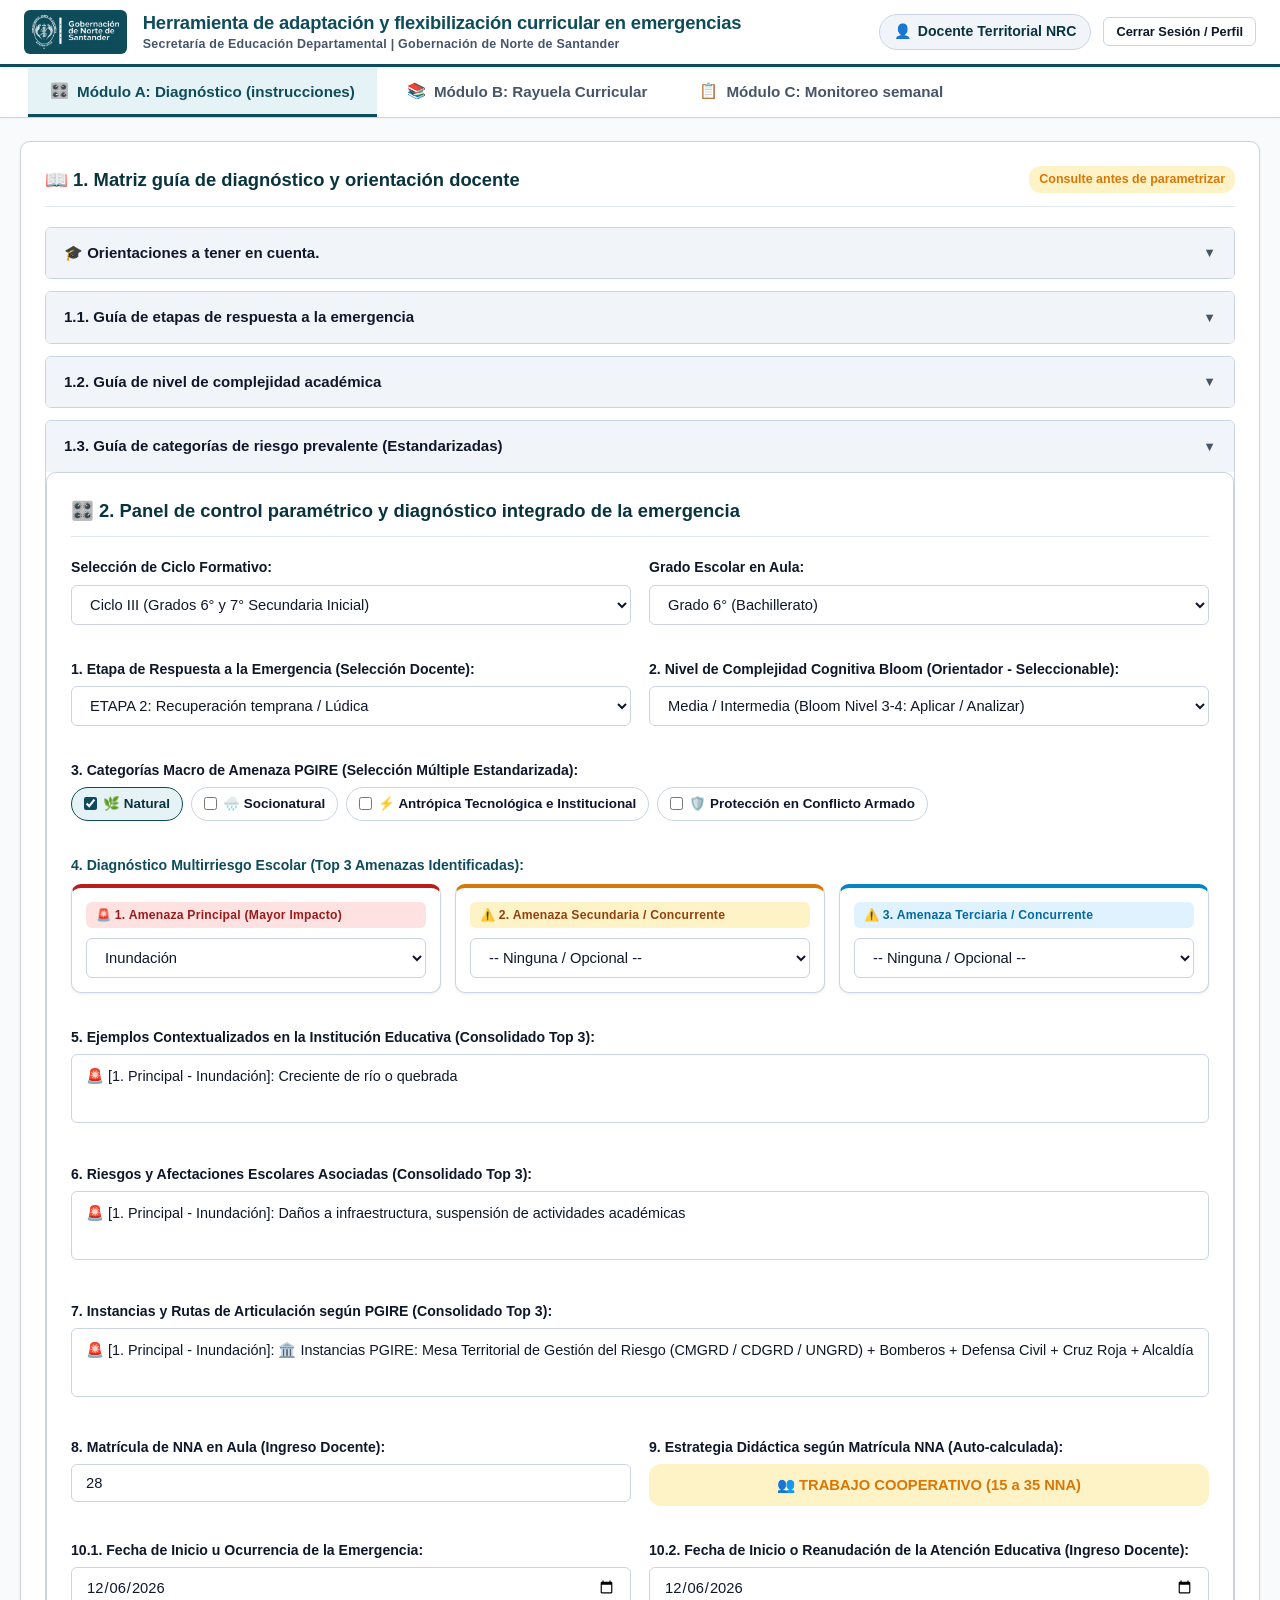
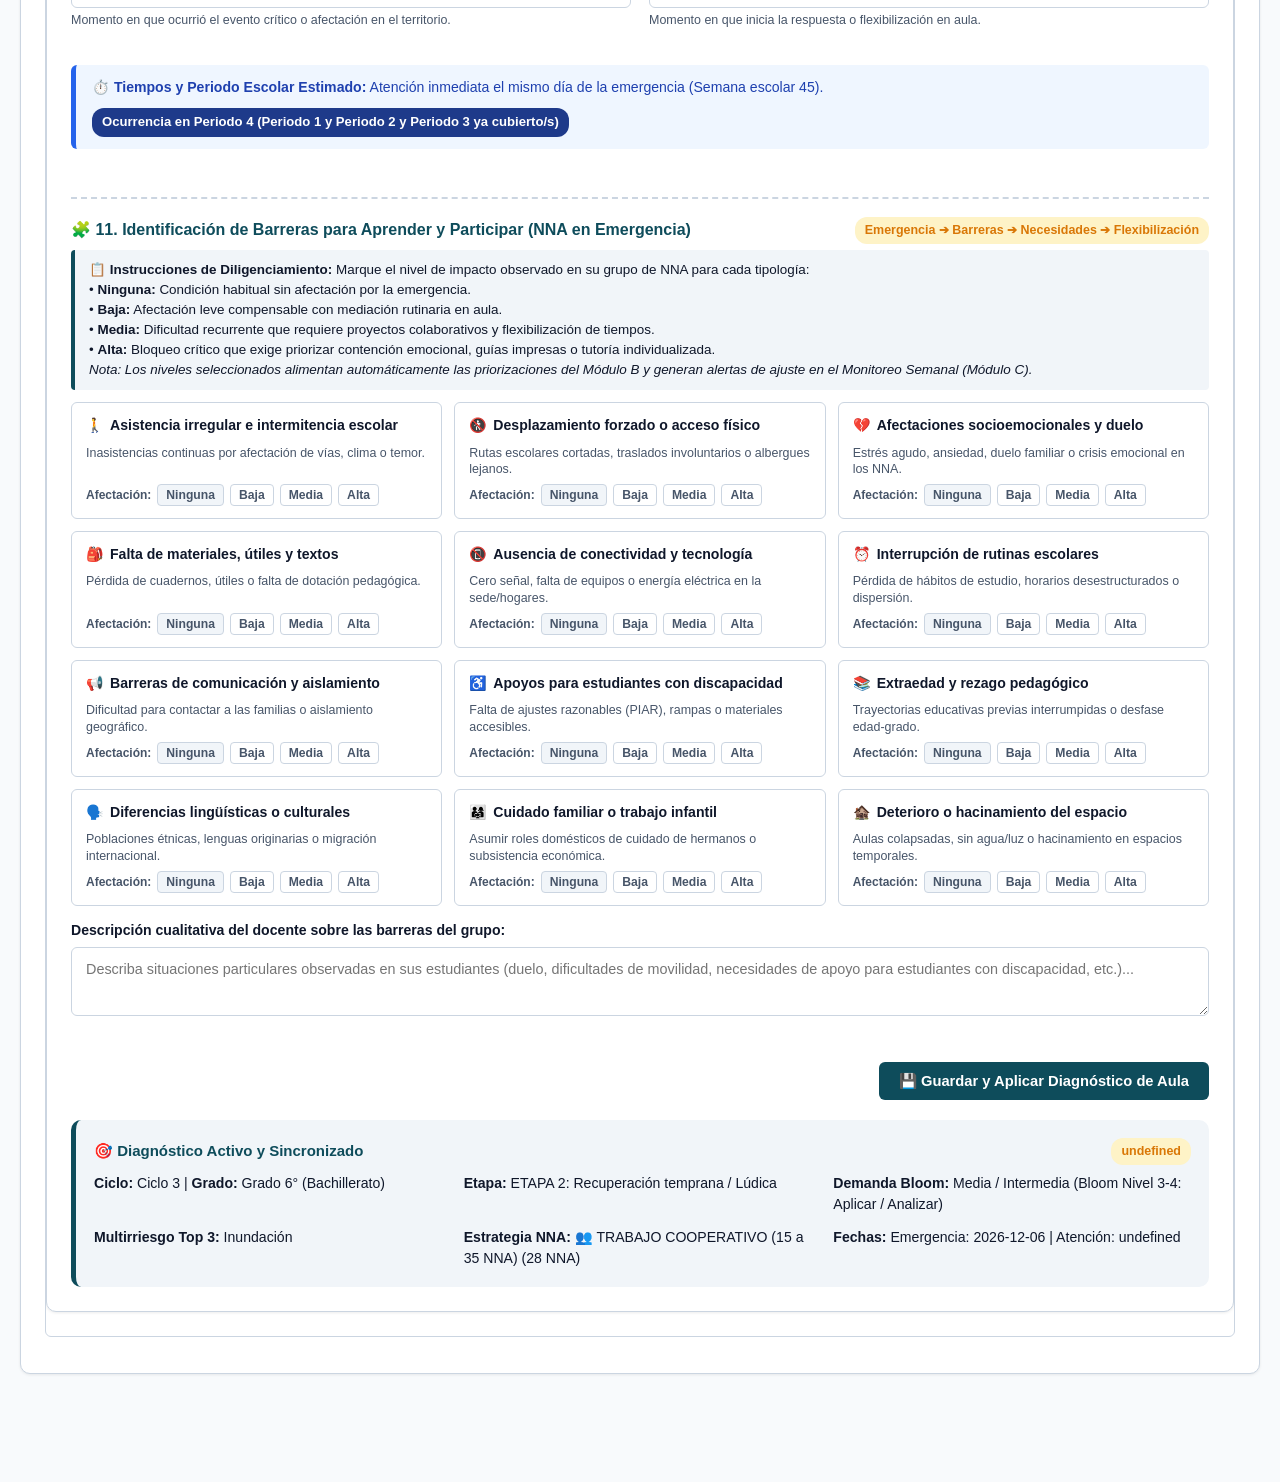
==== index.html @ c6ce08ab "fix(modulo-c): ajuste de fechas a calendario oficial MEN (cierre al 10 dic) y segregacion visual en " ====
<!DOCTYPE html>
<html lang="es">
<head>
  <meta charset="UTF-8">
  <meta name="viewport" content="width=device-width, initial-scale=1.0">
  <title>Herramienta de adaptación y flexibilización curricular en emergencias</title>
  
  <!-- Estilos Visuales Elite Swiss-Fine -->
  <link rel="stylesheet" href="css/variables.css?v=17">
  <link rel="stylesheet" href="css/components.css?v=17">
  <link rel="stylesheet" href="css/print.css?v=17">
</head>
<body>

  <!-- Barra Superior de Navegación y Perfil -->
  <header class="header-bar">
    <div class="brand-section">
      <div class="brand-logos">
        <div class="brand-icon-edu-container" title="Sector Educación">
          <img src="assets/logo_icono_educacion.png" alt="Icono Educación" class="brand-icon-edu">
        </div>
      </div>
      <div class="brand-titles-wrapper">
        <h1 class="brand-title">Herramienta de adaptación y flexibilización curricular en emergencias</h1>
        <span class="brand-subtitle-gov">Secretaría de Educación Departamental | Gobernación de Norte de Santander</span>
      </div>
    </div>



    <div class="user-status-bar">
      <div id="user-profile-badge" class="user-badge" onclick="window.openAuthModal ? window.openAuthModal() : (document.getElementById('modal-auth').style.display='flex');" title="Haga clic para cambiar de usuario o registrarse" style="cursor: pointer;">
        <span>👤</span>
        <span id="user-display-name">Docente Territorial</span>
      </div>
      <button id="btn-logout" class="btn-elite btn-outline" onclick="window.handleLogout ? window.handleLogout() : (document.getElementById('modal-auth').style.display='flex');" style="padding: 6px 12px; font-size: 0.8rem; cursor: pointer;">Cerrar Sesión / Perfil</button>
    </div>
  </header>

  <!-- Pestañas de Módulos (Sticky) -->
  <nav class="nav-tabs-container no-print" style="position: sticky; top: 68px; z-index: 90;">
    <button id="tab-diagnostico" class="nav-tab active" onclick="window.switchTab('tab-diagnostico');">
      <span>🎛️</span> Módulo A: Diagnóstico (instrucciones)
    </button>
    <button id="tab-rayuela" class="nav-tab" onclick="window.switchTab('tab-rayuela');">
      <span>📚</span> Módulo B: Rayuela Curricular
    </button>
    <button id="tab-monitoreo" class="nav-tab" onclick="window.switchTab('tab-monitoreo');">
      <span>📋</span> Módulo C: Monitoreo semanal
    </button>
  </nav>

  <!-- Contenedor Principal -->
  <main class="main-container">

    <!-- ========================================== -->
    <!-- SECCIÓN MÓDULO A: DIAGNÓSTICO & CONTROL   -->
    <!-- ========================================== -->
    <section id="section-diagnostico">
      
      <!-- 1. Inducción y Guías Pedagógicas Previas -->
      <div class="card-elite">
        <div class="card-header">
          <h2 class="card-title">📖 1. Matriz guía de diagnóstico y orientación docente</h2>
          <span class="badge-pill badge-etapa2">Consulte antes de parametrizar</span>
        </div>

        <!-- Orientaciones a tener en cuenta -->
        <div class="accordion-item">
          <div class="accordion-header">
            <span>🎓 Orientaciones a tener en cuenta.</span>
            <span class="chevron">▼</span>
          </div>
          <div class="accordion-body" style="font-size: 0.9rem; line-height: 1.65;">
            <p style="margin-bottom: 8px;"><strong>1. ¿QUÉ ES?:</strong> Una herramienta interactiva de flexibilización curricular para responder a emergencias educativas de forma contextualizada.</p>
            <p style="margin-bottom: 8px;"><strong>2. ¿PARA QUÉ SIRVE?:</strong> Para priorizar aprendizajes esenciales según los Estándares Básicos de Competencias (EBC) y los Derechos Básicos de Aprendizaje (DBA), integrar protección transversal en <strong>Agua, Saneamiento e Higiene (WASH)</strong> y <strong>Educación en el Riesgo de Artefactos Explosivos (ERAE – MAP/MUSE/AEI)</strong>, y garantizar validez legal dentro del Sistema Institucional de Evaluación de los Estudiantes (SIEE) ante la Secretaría de Educación Departamental / Entidad Territorial Certificada (ETC).</p>
            <p style="margin-bottom: 8px;"><strong>3. ¿CÓMO FUNCIONA?</strong> La herramienta se desarrolla mediante cuatro pasos:
              <br>• <strong>1. Diagnóstico:</strong> en el Módulo A, el docente registra el ciclo, grado, situación de emergencia, amenazas, afectaciones, matrícula, fecha de inicio y condiciones del aula.
              <br>• <strong>2. Orientación y priorización:</strong> con base en el diagnóstico, la herramienta recomienda una etapa de respuesta, un nivel de complejidad y un conjunto inicial de aprendizajes esenciales. Estas recomendaciones deben ser revisadas y ajustadas por el docente.
              <br>• <strong>3. Selección curricular:</strong> en el Módulo B, el docente consulta la Rayuela Curricular, identifica los aprendizajes ya abordados y selecciona los aprendizajes pendientes que integrará en su planificación.
              <br>• <strong>4. Implementación y seguimiento:</strong> en el Módulo C, los aprendizajes seleccionados se organizan en el tiempo y se monitorean semanalmente, registrando avances, dificultades, evidencias y ajustes.
            </p>
            <p style="margin-bottom: 0;"><strong>4. ¿QUÉ COMPONE LA HERRAMIENTA?</strong>
              <br>• <strong>Módulo A. Diagnóstico y orientación:</strong> recoge la información del contexto educativo y genera recomendaciones iniciales.
              <br>• <strong>Módulo B. Rayuela Curricular:</strong> presenta los aprendizajes esenciales, permite identificar los ya abordados y facilita seleccionar los que serán priorizados.
              <br>• <strong>Módulo C. Monitoreo semanal:</strong> organiza los aprendizajes seleccionados y permite registrar avances, evidencias, dificultades y ajustes.
              <br><em>Debe explicarse claramente que los tres módulos están conectados: la información del diagnóstico alimenta la Rayuela Curricular y la selección realizada en la Rayuela determina lo que pasa al monitoreo.</em>
            </p>
          </div>
        </div>

        <!-- 1.1. Guía de etapas de respuesta a la emergencia -->
        <div class="accordion-item">
          <div class="accordion-header">
            <span>1.1. Guía de etapas de respuesta a la emergencia</span>
            <span class="chevron">▼</span>
          </div>
          <div class="accordion-body" style="font-size: 0.88rem; line-height: 1.55;">
            <p style="margin-bottom: 12px; color: var(--text-muted);">
              📌 <em>Seleccione la etapa correspondiente según el tiempo transcurrido desde el inicio del evento y el nivel de restablecimiento de las condiciones escolares en su territorio:</em>
            </p>
            <div class="grid-3" style="gap: 16px;">
              <div style="border-left: 4px solid var(--color-etapa1); background: #fef2f2; padding: 12px; border-radius: 0 var(--radius-sm) var(--radius-sm) 0;">
                <strong style="color: #991b1b; display: block; margin-bottom: 6px; font-size: 0.92rem;">🔴 ETAPA 1: Respuesta Inmediata / Contención (Semanas 1 a 4)</strong>
                <p style="margin-bottom: 6px;"><strong>¿Cuándo elegirla?:</strong> En el momento del impacto inicial de la crisis (inundación activa, hostigamiento, confinamiento, desplazamiento forzado o albergue temporal).</p>
                <p style="margin-bottom: 6px;"><strong>Enfoque pedagógico (Normas Mínimas INEE):</strong> Contención emocional, soporte psicosocial, autocuidado, mensajes clave para la supervivencia y autoprotección (Agua, Saneamiento e Higiene WASH y Educación en el Riesgo de Artefactos Explosivos ERAE). Las ciencias básicas formales se abordan en una segunda fase.</p>
                <p style="margin-bottom: 0; color: #7f1d1d;"><strong>Complejidad requerida:</strong> <em>Baja / Esencial (Bloom 1-2)</em>. No sobrecargar académicamente.</p>
              </div>
              
              <div style="border-left: 4px solid var(--color-etapa2); background: #fffbeb; padding: 12px; border-radius: 0 var(--radius-sm) var(--radius-sm) 0;">
                <strong style="color: #92400e; display: block; margin-bottom: 6px; font-size: 0.92rem;">🟡 ETAPA 2: Recuperación Temprana / Nivelación (Semanas 6 a 25)</strong>
                <p style="margin-bottom: 6px;"><strong>¿Cuándo elegirla?:</strong> Cuando la fase crítica ha cesado y se abren espacios temporales de aprendizaje, aulas comunitarias o retorno escalonado a la escuela.</p>
                <p style="margin-bottom: 6px;"><strong>Enfoque pedagógico:</strong> Reconstrucción de hábitos y rutinas escolares mediante proyectos integrados, arte, lúdica, nivelación de aprendizajes nucleares en ciencias básicas y trabajo cooperativo.</p>
                <p style="margin-bottom: 0; color: #78350f;"><strong>Complejidad requerida:</strong> <em>Media / Intermedia (Bloom 3-4)</em>. Proyectos situados.</p>
              </div>

              <div style="border-left: 4px solid var(--color-etapa3); background: #f0fdf4; padding: 12px; border-radius: 0 var(--radius-sm) var(--radius-sm) 0;">
                <strong style="color: #166534; display: block; margin-bottom: 6px; font-size: 0.92rem;">🟢 ETAPA 3: Educación Formal Adaptada (Más de 25 semanas)</strong>
                <p style="margin-bottom: 6px;"><strong>¿Cuándo elegirla?:</strong> Cuando la institución educativa reanuda plenamente su calendario regular en sede propia o reubicada formalmente.</p>
                <p style="margin-bottom: 6px;"><strong>Enfoque pedagógico:</strong> Progresión curricular completa, profundización temática, formulación de proyectos comunitarios de mitigación y acreditación formal en el SIEE.</p>
                <p style="margin-bottom: 0; color: #14532d;"><strong>Complejidad requerida:</strong> <em>Alta / Profundización (Bloom 5-6)</em>. Pensamiento crítico y evaluación.</p>
              </div>
            </div>
          </div>
        </div>

        <!-- 1.2. Guía de nivel de complejidad académica -->
        <div class="accordion-item">
          <div class="accordion-header">
            <span>1.2. Guía de nivel de complejidad académica</span>
            <span class="chevron">▼</span>
          </div>
          <div class="accordion-body" style="font-size: 0.88rem; line-height: 1.6;">
            <div style="background: var(--surface-hover); padding: 12px 16px; border-radius: var(--radius-sm); margin-bottom: 14px; border-left: 4px solid var(--primary);">
              <strong style="color: var(--primary); font-size: 0.92rem;">💡 Principio de Compensación Humanitaria en Educación:</strong>
              <p style="margin-top: 4px; margin-bottom: 0;">
                En una situación de emergencia, el estrés agudo, la pérdida material y el impacto emocional reducen temporalmente la capacidad de procesamiento abstracto de los estudiantes. Por ello, <strong>a mayor afectación de la crisis, menor debe ser la complejidad cognitiva inicial</strong> para garantizar el éxito del aprendizaje, proteger la salud mental y prevenir la deserción escolar.
              </p>
            </div>

            <p style="margin-bottom: 8px;"><strong>¿Qué es la Taxonomía de Bloom y cómo orienta?:</strong></p>
            <p style="margin-bottom: 12px;">
              La Taxonomía de Bloom organiza los procesos de pensamiento en 6 niveles progresivos: 
              <em>1. Recordar</em> (evocar conceptos) ➔ <em>2. Comprender</em> (explicar ideas) ➔ <em>3. Aplicar</em> (usar en situaciones reales) ➔ <em>4. Analizar</em> (examinar partes y causas) ➔ <em>5. Evaluar</em> (emitir juicios críticos) ➔ <em>6. Crear</em> (producir nuevas soluciones). La complejidad debe orientar la priorización sin determinarla automáticamente; el docente siempre puede ajustarla según el contexto.
            </p>

            <p style="margin-bottom: 8px;"><strong>Recomendación pedagógica según Etapa:</strong></p>
            <div class="grid-3" style="gap: 14px;">
              <div style="background: #ffffff; border: 1px solid var(--border-medium); padding: 12px; border-radius: var(--radius-sm);">
                <strong style="color: #991b1b;">🔴 En Etapa 1 ➔ Complejidad BAJA (Bloom 1-2)</strong>
                <p style="margin-top: 6px; margin-bottom: 4px; font-size: 0.84rem;"><strong>Procesos:</strong> <em>Recordar y Comprender</em>.</p>
                <p style="margin-bottom: 0; font-size: 0.84rem; color: var(--text-muted);"><strong>Ejemplos en aula:</strong> Reconocer lugares seguros, identificar emociones inmediatas, recordar normas de higiene WASH y rutas seguras ERAE.</p>
              </div>

              <div style="background: #ffffff; border: 1px solid var(--border-medium); padding: 12px; border-radius: var(--radius-sm);">
                <strong style="color: #92400e;">🟡 En Etapa 2 ➔ Complejidad MEDIA (Bloom 3-4)</strong>
                <p style="margin-top: 6px; margin-bottom: 4px; font-size: 0.84rem;"><strong>Procesos:</strong> <em>Aplicar y Analizar</em>.</p>
                <p style="margin-bottom: 0; font-size: 0.84rem; color: var(--text-muted);"><strong>Ejemplos en aula:</strong> Aplicar operaciones matemáticas para administrar recursos, clasificar causas de inundaciones y relacionar relatos comunitarios.</p>
              </div>

              <div style="background: #ffffff; border: 1px solid var(--border-medium); padding: 12px; border-radius: var(--radius-sm);">
                <strong style="color: #166534;">🟢 En Etapa 3 ➔ Complejidad ALTA (Bloom 5-6)</strong>
                <p style="margin-top: 6px; margin-bottom: 4px; font-size: 0.84rem;"><strong>Procesos:</strong> <em>Evaluar y Crear</em>.</p>
                <p style="margin-bottom: 0; font-size: 0.84rem; color: var(--text-muted);"><strong>Ejemplos en aula:</strong> Evaluar planes de evacuación de la escuela, formular proyectos comunitarios de resiliencia y elaborar ensayos sobre memoria y paz.</p>
              </div>
            </div>
          </div>
        </div>

        <!-- 1.3. Guía de categorías de riesgo prevalente -->
        <div class="accordion-item">
          <div class="accordion-header">
            <span>1.3. Guía de categorías de riesgo prevalente (Estandarizadas)</span>
            <span class="chevron">▼</span>
          </div>
          <div class="accordion-body" style="font-size: 0.88rem; line-height: 1.6;">
            <p style="margin-bottom: 10px;">
              <strong>Marco Normativo y Directrices Nacionales:</strong> Clasificación fundamentada en la Política Nacional de Gestión del Riesgo de Desastres (<em>Ley 1523 de 2012</em>), las directrices de Gestión Integral del Riesgo Escolar del Ministerio de Educación Nacional (<em>Resolución MEN 6519 de 2025</em> y <em>Circular MEN 19 de 2022</em>) y los protocolos de continuidad educativa en emergencia.
            </p>

            <p style="margin-bottom: 8px;"><strong>Las 4 Categorías Estandarizadas de Amenaza:</strong></p>
            <div style="display: flex; flex-direction: column; gap: 8px; margin-bottom: 14px;">
              <div style="background: var(--surface-hover); padding: 10px 14px; border-radius: var(--radius-sm);">
                <strong>🌿 1. Natural:</strong> Fenómenos de origen geológico o hidrometeorológico (sismos, inundaciones, desbordamientos de ríos, vendavales, erupciones volcánicas, granizadas).
              </div>
              <div style="background: var(--surface-hover); padding: 10px 14px; border-radius: var(--radius-sm);">
                <strong>🌧️ 2. Socionatural:</strong> Fenómenos provocados por la interacción entre eventos naturales y la intervención humana (deslizamientos por deforestación, socavación de laderas, escasez hídrica por contaminación de fuentes, avalanchas).
              </div>
              <div style="background: var(--surface-hover); padding: 10px 14px; border-radius: var(--radius-sm);">
                <strong>⚡ 3. Antrópica Tecnológica e Institucional:</strong> Eventos derivados de fallas técnicas o locativas en la escuela (incendios estructurales, colapso de muros, accidentes de tránsito escolar, fugas de gas, brotes epidemiológicos o fallas en servicios de agua y saneamiento).
              </div>
              <div style="background: var(--surface-hover); padding: 10px 14px; border-radius: var(--radius-sm);">
                <strong>🛡️ 4. Protección de la comunidad educativa en contextos de conflicto armado:</strong> Eventos derivados de dinámicas de violencia armada y vulneración de derechos en el marco del DIH (presencia de grupos armados, artefactos explosivos ERAE – MAP/MUSE/AEI, hostigamientos, reclutamiento forzado de NNA, violencia basada en género, confinamiento o desplazamiento forzado).
              </div>
            </div>

        <!-- 1.4. Guía para la identificación y flexibilización ante barreras de aprendizaje (BAP) -->
        <div class="accordion-item">
          <div class="accordion-header">
            <span>1.4. Guía para la identificación y flexibilización ante barreras de aprendizaje (BAP)</span>
            <span class="chevron">▼</span>
          </div>
          <div class="accordion-body" style="font-size: 0.88rem; line-height: 1.6;">
            <p style="margin-bottom: 10px;">
              <strong>Marco Técnico y Pedagógico:</strong> En situaciones de emergencia, las barreras no residen intrínsecamente en el estudiante, sino en las condiciones del entorno escolar, comunitario y familiar derivadas de la crisis (<em>Decreto 1421 de 2017, Diseño Universal para el Aprendizaje DUA y Normas Mínimas INEE</em>).
            </p>

            <p style="margin-bottom: 8px;"><strong>¿Cómo diligenciar la Matriz de Barreras?:</strong></p>
            <div style="display: flex; flex-direction: column; gap: 8px; margin-bottom: 14px;">
              <div style="background: var(--surface-hover); padding: 10px 14px; border-radius: var(--radius-sm);">
                <strong>⚪ Ninguna:</strong> No se evidencian impactos que impidan el desarrollo ordinario en esta dimensión.
              </div>
              <div style="background: #fefce8; padding: 10px 14px; border-radius: var(--radius-sm); border-left: 3px solid #eab308;">
                <strong>🟡 Baja:</strong> Intermitencia esporádica o afectación leve que se compensa con ajustes puntuales del docente en clase.
              </div>
              <div style="background: #fff7ed; padding: 10px 14px; border-radius: var(--radius-sm); border-left: 3px solid #f97316;">
                <strong>🟠 Media:</strong> Afectación significativa en varios estudiantes (duelo, pérdida parcial de materiales o dificultades de acceso) que requiere flexibilización metodológica y trabajo colaborativo.
              </div>
              <div style="background: #fef2f2; padding: 10px 14px; border-radius: var(--radius-sm); border-left: 3px solid #ef4444;">
                <strong>🔴 Alta:</strong> Obstáculo crítico y generalizado (cero conectividad, desplazamiento activo, trauma psicosocial severo o destrucción de la sede). Exige priorizar contención socioemocional, tutoría focalizada y módulos impresos de autoaprendizaje.
              </div>
            </div>

            <p style="margin-bottom: 0; color: var(--primary); font-weight: 600;">
              🔗 <strong>Articulación Relacional con Módulos B y C:</strong> Al marcar barreras en nivel <em>Medio o Alto</em>, la herramienta prioriza automáticamente en la <strong>Rayuela Curricular (Módulo B)</strong> las didácticas de apoyo (habilidades socioemocionales de contención, protocolos WASH y guías autónomas sin conectividad), e integra en las tarjetas del <strong>Monitoreo Semanal (Módulo C)</strong> alertas pedagógicas para que el docente implemente ajustes razonables sin sobrecargar al estudiante.
            </p>
          </div>
        </div>
      </div>


      <!-- 2. Panel de Control Paramétrico y Diagnóstico Integrado -->
      <div class="card-elite">
        <div class="card-header">
          <h2 class="card-title">🎛️ 2. Panel de control paramétrico y diagnóstico integrado de la emergencia</h2>
        </div>

        <form id="form-diagnostico">
          <div class="grid-2">
            
            <div class="form-group">
              <label class="form-label">Selección de Ciclo Formativo:</label>
              <select id="select-ciclo" class="select-elite">
                <option value="1">Ciclo I (Grados 1°, 2° y 3° Primaria Inicial)</option>
                <option value="2">Ciclo II (Grados 4° y 5° Primaria Superior)</option>
                <option value="3" selected>Ciclo III (Grados 6° y 7° Secundaria Inicial)</option>
                <option value="4">Ciclo IV (Grados 8° y 9° Secundaria)</option>
                <option value="5">Ciclo V (Grados 10° y 11° Media)</option>
              </select>
            </div>

            <div class="form-group">
              <label class="form-label">Grado Escolar en Aula:</label>
              <select id="select-grado" class="select-elite">
                <option value="Grado 6° (Bachillerato)">Grado 6° (Bachillerato)</option>
                <option value="Grado 7° (Bachillerato)">Grado 7° (Bachillerato)</option>
              </select>
            </div>

            <div class="form-group">
              <label class="form-label">1. Etapa de Respuesta a la Emergencia (Selección Docente):</label>
              <select id="select-etapa" class="select-elite">
                <option value="">-- Seleccione Etapa --</option>
                <option value="ETAPA 1: Respuesta inmediata / Contención">ETAPA 1: Respuesta inmediata / Contención</option>
                <option value="ETAPA 2: Recuperación temprana / Lúdica" selected>ETAPA 2: Recuperación temprana / Lúdica</option>
                <option value="ETAPA 3: Educación formal adaptada / Retorno">ETAPA 3: Educación formal adaptada / Retorno</option>
              </select>
            </div>

            <div class="form-group">
              <label class="form-label">2. Nivel de Complejidad Cognitiva Bloom (Orientador - Seleccionable):</label>
              <select id="select-bloom-ajustable" class="select-elite">
                <option value="Baja / Esencial (Bloom Nivel 1-2: Recordar / Comprender)">Baja / Esencial (Bloom Nivel 1-2: Recordar / Comprender)</option>
                <option value="Media / Intermedia (Bloom Nivel 3-4: Aplicar / Analizar)" selected>Media / Intermedia (Bloom Nivel 3-4: Aplicar / Analizar)</option>
                <option value="Alta / Profundización (Bloom Nivel 5-6: Evaluar / Crear)">Alta / Profundización (Bloom Nivel 5-6: Evaluar / Crear)</option>
              </select>
              <input type="hidden" id="input-bloom" value="Media / Intermedia (Bloom Nivel 3-4: Aplicar / Analizar)">
            </div>

            <div class="form-group" style="grid-column: span 2;">
              <label class="form-label">3. Categorías Macro de Amenaza PGIRE (Selección Múltiple Estandarizada):</label>
              <div class="category-chips-container">
                <label class="category-chip active">
                  <input type="checkbox" class="category-chip-input" value="Natural" checked> 🌿 Natural
                </label>
                <label class="category-chip">
                  <input type="checkbox" class="category-chip-input" value="Socionatural"> 🌧️ Socionatural
                </label>
                <label class="category-chip">
                  <input type="checkbox" class="category-chip-input" value="Antrópica Tecnológica e Institucional"> ⚡ Antrópica Tecnológica e Institucional
                </label>
                <label class="category-chip">
                  <input type="checkbox" class="category-chip-input" value="Protección de la comunidad educativa en contextos de conflicto armado"> 🛡️ Protección en Conflicto Armado
                </label>
              </div>
            </div>

            <!-- Selección Multirriesgo Top 3 -->
            <div class="form-group" style="grid-column: span 2;">
              <label class="form-label" style="font-weight: 700; color: var(--primary);">4. Diagnóstico Multirriesgo Escolar (Top 3 Amenazas Identificadas):</label>
              <div class="threat-top3-grid">
                <div class="threat-top3-card" style="border-top: 4px solid #b91c1c;">
                  <span class="threat-top3-badge" style="background:#fee2e2; color:#991b1b;">🚨 1. Amenaza Principal (Mayor Impacto)</span>
                  <select id="select-amenaza-principal" class="select-elite">
                    <option value="">-- Seleccione Amenaza Principal --</option>
                  </select>
                </div>
                <div class="threat-top3-card" style="border-top: 4px solid #d97706;">
                  <span class="threat-top3-badge" style="background:#fef3c7; color:#92400e;">⚠️ 2. Amenaza Secundaria / Concurrente</span>
                  <select id="select-amenaza-secundaria-1" class="select-elite">
                    <option value="">-- Ninguna / Opcional --</option>
                  </select>
                </div>
                <div class="threat-top3-card" style="border-top: 4px solid #0284c7;">
                  <span class="threat-top3-badge" style="background:#e0f2fe; color:#0369a1;">⚠️ 3. Amenaza Terciaria / Concurrente</span>
                  <select id="select-amenaza-secundaria-2" class="select-elite">
                    <option value="">-- Ninguna / Opcional --</option>
                  </select>
                </div>
              </div>
              <input type="hidden" id="select-amenaza" value="Inundación">
            </div>


            <div class="form-group" style="grid-column: span 2;">
              <label class="form-label">5. Ejemplos Contextualizados en la Institución Educativa (Consolidado Top 3):</label>
              <textarea id="input-ejemplo-ie" class="textarea-elite input-readonly" rows="2" readonly></textarea>
            </div>

            <div class="form-group" style="grid-column: span 2;">
              <label class="form-label">6. Riesgos y Afectaciones Escolares Asociadas (Consolidado Top 3):</label>
              <textarea id="input-riesgos-ie" class="textarea-elite input-readonly" rows="2" readonly></textarea>
            </div>

            <div class="form-group" style="grid-column: span 2;">
              <label class="form-label">7. Instancias y Rutas de Articulación según PGIRE (Consolidado Top 3):</label>
              <textarea id="input-ruta-gire" class="textarea-elite input-readonly" rows="2" readonly></textarea>
            </div>

            <div class="form-group">
              <label class="form-label">8. Matrícula de NNA en Aula (Ingreso Docente):</label>
              <input type="number" id="input-nna" class="input-elite" value="28" min="1" max="150">
            </div>

            <div class="form-group">
              <label class="form-label">9. Estrategia Didáctica según Matrícula NNA (Auto-calculada):</label>
              <div id="label-didactica-nna" class="badge-pill badge-etapa2" style="font-size: 0.92rem; padding: 10px 14px; width: 100%; text-align: center;">
                👥 TRABAJO COOPERATIVO (15 a 35 NNA)
              </div>
            </div>

            <!-- Diferenciación de Fechas -->
            <div class="form-group">
              <label class="form-label">10.1. Fecha de Inicio u Ocurrencia de la Emergencia:</label>
              <input type="date" id="input-fecha-inicio" class="input-elite" value="2026-03-15">
              <small style="color: var(--text-muted); font-size: 0.78rem;">Momento en que ocurrió el evento crítico o afectación en el territorio.</small>
            </div>

            <div class="form-group">
              <label class="form-label">10.2. Fecha de Inicio o Reanudación de la Atención Educativa (Ingreso Docente):</label>
              <input type="date" id="input-fecha-atencion" class="input-elite" value="2026-03-22">
              <small style="color: var(--text-muted); font-size: 0.78rem;">Momento en que inicia la respuesta o flexibilización en aula.</small>
            </div>

            <div class="form-group" style="grid-column: span 2;">
              <div id="badge-desfase-periodo" class="info-banner-periodo" style="margin-bottom: 0;">
                <div>
                  <strong>⏱️ Tiempos y Periodo Escolar Estimado:</strong>
                  <span id="txt-desfase-calculado">Cálculo de desfase lectivo...</span>
                </div>
                <div id="tag-periodo-sugerido" class="badge-pill" style="background:#1e3a8a; color:white; font-size:0.82rem;">Periodo 1 en curso</div>
              </div>
            </div>

            <!-- SECCIÓN: MATRIZ DE BARRERAS DE APRENDIZAJE Y PARTICIPACIÓN -->
            <div class="form-group" style="grid-column: span 2; margin-top: 14px; border-top: 2px dashed var(--border-medium); padding-top: 18px;">
              <div style="display: flex; justify-content: space-between; align-items: center; margin-bottom: 6px;">
                <label class="form-label" style="font-size: 1rem; font-weight: 800; color: var(--primary); margin-bottom: 0;">
                  🧩 11. Identificación de Barreras para Aprender y Participar (NNA en Emergencia)
                </label>
                <span class="badge-pill badge-etapa2">Emergencia ➔ Barreras ➔ Necesidades ➔ Flexibilización</span>
              </div>
              
              <div style="background: var(--surface-hover); border-left: 4px solid var(--primary); padding: 10px 14px; border-radius: 4px; margin-bottom: 12px; font-size: 0.84rem; line-height: 1.5;">
                <strong>📋 Instrucciones de Diligenciamiento:</strong>
                Marque el nivel de impacto observado en su grupo de NNA para cada tipología:
                <br>• <strong>Ninguna:</strong> Condición habitual sin afectación por la emergencia.
                <br>• <strong>Baja:</strong> Afectación leve compensable con mediación rutinaria en aula.
                <br>• <strong>Media:</strong> Dificultad recurrente que requiere proyectos colaborativos y flexibilización de tiempos.
                <br>• <strong>Alta:</strong> Bloqueo crítico que exige priorizar contención emocional, guías impresas o tutoría individualizada.
                <br><em>Nota: Los niveles seleccionados alimentan automáticamente las priorizaciones del Módulo B y generan alertas de ajuste en el Monitoreo Semanal (Módulo C).</em>
              </div>
              
              <div id="container-barreras-aprendizaje" class="barriers-grid">
                <!-- Se inyectan dinámicamente las 12 barreras desde modulo_a.js -->
              </div>


              <div style="margin-top: 14px;">
                <label class="form-label" style="font-weight: 600;">Descripción cualitativa del docente sobre las barreras del grupo:</label>
                <textarea id="input-barreras-descripcion" class="textarea-elite" rows="2" placeholder="Describa situaciones particulares observadas en sus estudiantes (duelo, dificultades de movilidad, necesidades de apoyo para estudiantes con discapacidad, etc.)..."></textarea>
              </div>
            </div>

          </div>

          <div style="margin-top: 24px; display: flex; justify-content: flex-end; gap: 12px;">
            <button id="btn-guardar-diagnostico" class="btn-elite btn-primary">
              💾 Guardar y Aplicar Diagnóstico de Aula
            </button>
          </div>
        </form>

        <!-- Resumen de Confirmación -->
        <div id="resumen-diagnostico-card" style="margin-top: 20px; display: none;"></div>
      </div>

    </section>

    <!-- ========================================== -->
    <!-- SECCIÓN MÓDULO B: RAYUELA CURRICULAR      -->
    <!-- ========================================== -->
    <section id="section-rayuela" style="display: none;">
      <div id="modulo-b-content"></div>
    </section>

    <!-- ========================================== -->
    <!-- SECCIÓN MÓDULO C: MONITOREO SEMANAL       -->
    <!-- ========================================== -->
    <section id="section-monitoreo" style="display: none;">
      <div id="modulo-c-content"></div>
    </section>

  </main>

  <!-- Modal de Autenticación / Registro Local -->
  <div id="modal-auth" class="modal-overlay" style="display: none;">
    <div class="modal-content">
      <button id="btn-close-modal" class="modal-close-btn" onclick="document.getElementById('modal-auth').style.display='none';" title="Cerrar ventana">✕</button>
      <h2 style="color: var(--primary); font-weight: 700; margin-bottom: 6px;">🔐 Perfil Docente Local</h2>
      <p style="font-size: 0.88rem; color: var(--text-muted); margin-bottom: 18px;">
        Los datos se almacenan de forma privada y segura en su navegador (Offline-First).
      </p>

      <div class="form-group">
        <label class="form-label">Usuario:</label>
        <input type="text" id="auth-user" class="input-elite" placeholder="ej. docente_maria" value="docente_nrc">
      </div>

      <div class="form-group">
        <label class="form-label">Contraseña:</label>
        <input type="password" id="auth-pass" class="input-elite" placeholder="••••••••" value="1234">
      </div>

      <div class="form-group">
        <label class="form-label">Nombre Completo (Para reportes e impresión):</label>
        <input type="text" id="auth-name" class="input-elite" placeholder="María Pérez" value="Docente Territorial">
      </div>

      <div class="form-group">
        <label class="form-label">Institución Educativa:</label>
        <input type="text" id="auth-ie" class="input-elite" placeholder="I.E. Rural El Porvenir" value="I.E. Rural de Emergencia">
      </div>

      <div style="display: flex; gap: 10px; margin-top: 24px;">
        <button id="btn-login-submit" class="btn-elite btn-primary" onclick="var u=document.getElementById('auth-user').value.trim(),p=document.getElementById('auth-pass').value; if(!u||!p)return alert('Por favor ingrese usuario y contraseña.'); var res=AuthManager.login(u,p); if(res.success){window.closeAuthModal();var dName=document.getElementById('user-display-name');if(dName)dName.textContent=res.user.nombreCompleto||u; ModuloA.loadSavedDiagnostic(); ModuloB.renderRayuela(); ModuloC.renderMonitoreo(); alert('Bienvenido/a, '+(res.user.nombreCompleto||u));}else{alert(res.message);}" style="flex: 1; justify-content: center;">Ingresar</button>
        <button id="btn-register-submit" class="btn-elite btn-secondary" onclick="var u=document.getElementById('auth-user').value.trim(),p=document.getElementById('auth-pass').value,n=document.getElementById('auth-name').value.trim(),ie=document.getElementById('auth-ie').value.trim(); if(!u||!p)return alert('Por favor ingrese al menos un usuario y una contraseña.'); var res=AuthManager.register(u,p,n,ie); if(res.success){window.closeAuthModal();var dName=document.getElementById('user-display-name');if(dName)dName.textContent=n||u; ModuloA.loadSavedDiagnostic(); ModuloB.renderRayuela(); ModuloC.renderMonitoreo(); alert('✅ Perfil docente creado y activado exitosamente para '+(n||u)+'.');}else{alert(res.message);}" style="flex: 1; justify-content: center;">Crear Nuevo Perfil</button>
      </div>
    </div>
  </div>

  <!-- Modal de Evaluadores / Retroalimentación Multimódulo -->
  <div id="modal-feedback" class="modal-overlay" style="display: none;">
    <div class="modal-content" style="max-width: 680px; max-height: 90vh; overflow-y: auto;">
      <button id="btn-close-feedback-modal" class="modal-close-btn" onclick="document.getElementById('modal-feedback').style.display='none';" title="Cerrar ventana">✕</button>
      <h2 style="color: #0f766e; font-weight: 700; margin-bottom: 4px; display: flex; align-items: center; gap: 8px;">
        <span>💬</span> Formulario de Evaluación y Mejora Multimódulo
      </h2>
      <p style="font-size: 0.88rem; color: var(--text-muted); margin-bottom: 14px; line-height: 1.4;">
        Sus observaciones sobre los 3 módulos del sistema y capturas de pantalla serán enviadas directamente al equipo responsable (<strong>juanitospt@gmail.com</strong>).
      </p>

      <form id="form-evaluador" enctype="multipart/form-data">
        <div class="grid-2" style="gap: 12px; margin-bottom: 12px;">
          <div class="form-group" style="margin-bottom: 0;">
            <label class="form-label">Nombre del Evaluador / Rol *:</label>
            <input type="text" id="feedback-evaluador" class="input-elite" placeholder="ej. Dra. Elena Gómez (Evaluadora MEN)" required>
          </div>
          <div class="form-group" style="margin-bottom: 0;">
            <label class="form-label">Entidad / Institución:</label>
            <input type="text" id="feedback-entidad" class="input-elite" placeholder="ej. MEN / NRC / Universidad">
          </div>
        </div>

        <div class="grid-2" style="gap: 12px; margin-bottom: 12px;">
          <div class="form-group" style="margin-bottom: 0;">
            <label class="form-label">Correo de contacto (opcional):</label>
            <input type="email" id="feedback-email" class="input-elite" placeholder="ej. evaluador@ejemplo.com">
          </div>
          <div class="form-group" style="margin-bottom: 0;">
            <label class="form-label">Calificación General de la Herramienta:</label>
            <div id="star-rating" class="star-rating-container">
              <span class="star-icon active" data-value="1">★</span>
              <span class="star-icon active" data-value="2">★</span>
              <span class="star-icon active" data-value="3">★</span>
              <span class="star-icon active" data-value="4">★</span>
              <span class="star-icon active" data-value="5">★</span>
            </div>
            <input type="hidden" id="feedback-stars-val" value="5">
          </div>
        </div>

        <div style="background: #f0fdf4; border-left: 4px solid #0f766e; padding: 10px 14px; border-radius: 4px; margin-bottom: 14px; font-size: 0.85rem; color: #115e59; line-height: 1.45;">
          <strong>ℹ️ Instrucciones de Evaluación:</strong> Complete sus hallazgos, fortalezas o sugerencias en las 3 casillas correspondientes a cada módulo. Si no evaluó un módulo en particular, puede dejarlo en blanco.
        </div>

        <!-- Casilla Módulo A -->
        <div class="form-group" style="margin-bottom: 12px;">
          <label class="form-label" style="font-weight: 700; color: #0f766e;">🎛️ 1. Módulo A: Diagnóstico Curricular y Parametrización</label>
          <textarea id="feedback-modulo-a" class="textarea-elite" rows="3" placeholder="Observaciones sobre la matriz guía, selección de ciclos (I-V), etapas de emergencia, niveles Bloom, categorías PGIRE, diagnósticos NNA y rutas de protección..."></textarea>
        </div>

        <!-- Casilla Módulo B -->
        <div class="form-group" style="margin-bottom: 12px;">
          <label class="form-label" style="font-weight: 700; color: #005A36;">📚 2. Módulo B: Rayuela Curricular (Mallas y Áreas)</label>
          <textarea id="feedback-modulo-b" class="textarea-elite" rows="3" placeholder="Observaciones sobre la matriz de mallas curriculares por áreas (Lenguaje, Mates, Ciencias), subprocesos graduados, EBC, DBA MEN 2026, triada evaluativa Saber-Hacer-Ser y didáctica..."></textarea>
        </div>

        <!-- Casilla Módulo C -->
        <div class="form-group" style="margin-bottom: 12px;">
          <label class="form-label" style="font-weight: 700; color: #d97706;">📋 3. Módulo C: Monitoreo Semanal y Avance Pedagógico</label>
          <textarea id="feedback-modulo-c" class="textarea-elite" rows="3" placeholder="Observaciones sobre el registro de horas semanales, seguimiento de DBA, bitácora de campo, reporte de emergencias activas e impresión/exportación de informes..."></textarea>
        </div>

        <!-- Carga de Pantallazos / Evidencias -->
        <div class="form-group" style="margin-bottom: 14px; background: #f8fafc; border: 1px dashed #cbd5e1; padding: 12px; border-radius: 8px;">
          <label class="form-label" style="font-weight: 600; display: flex; align-items: center; gap: 6px;">
            <span>📷</span> Adjuntar Pantallazos / Evidencias (PNG, JPG, JPEG):
          </label>
          <input type="file" id="feedback-adjuntos" accept="image/*" multiple class="input-elite" style="background: white; padding: 6px;">
          <p style="font-size: 0.78rem; color: var(--text-muted); margin-top: 4px;">
            Puede seleccionar uno o varios archivos de imagen (pantallazos) para respaldar su evaluación.
          </p>
        </div>

        <div id="feedback-status-msg" class="feedback-status-badge"></div>

        <div style="display: flex; gap: 10px; margin-top: 16px;">
          <button type="submit" id="btn-submit-feedback" class="btn-elite" style="flex: 1; justify-content: center; background: #0f766e; color: white; padding: 12px;">
            <span>🚀</span> Enviar Retroalimentación y Evidencias
          </button>
        </div>
      </form>
    </div>
  </div>

  <!-- Inyección de Scripts Estándar (Compatible con file:/// y Servidores Web) -->
  <script src="js/data/curriculum_db.js?v=17"></script>
  <script src="js/data/pgire_db.js?v=17"></script>
  <script src="js/data/habs_sups_db.js?v=17"></script>
  <script src="js/modules/auth.js?v=17"></script>
  <script src="js/modules/modulo_a.js?v=17"></script>
  <script src="js/modules/modulo_b.js?v=17"></script>
  <script src="js/modules/modulo_c.js?v=17"></script>
  <script src="js/app.js?v=17"></script>
</body>
</html>
---- css/variables.css ----
/* Variables de Diseño Institucional - Gobernación de Norte de Santander & MinTIC UI/UX Kit 9.5 */
:root {
  /* Identidad Institucional Gobernación / SIT */
  --gov-petroleo: #0e4c5b;
  --gov-petroleo-dark: #09333e;
  --gov-petroleo-light: #166d82;
  --gov-petroleo-subtle: #e6f3f6;

  /* MinTIC Kit UI/UX 9.5 */
  --mintic-blue: #0066cc;
  --mintic-blue-dark: #004c99;
  --mintic-blue-light: #e6f0fa;

  /* Primarios y secundarios del sistema */
  --primary: #0e4c5b;
  --primary-dark: #09333e;
  --primary-light: #166d82;
  --primary-subtle: #e6f3f6;
  
  --secondary: #d97706;
  --secondary-light: #fef3c7;
  
  --text-main: #0f172a;
  --text-muted: #475569;
  --text-light: #94a3b8;
  
  --bg-page: #f8fafc;
  --surface-white: #ffffff;
  --surface-hover: #f1f5f9;
  --surface-muted: #e2e8f0;
  
  --border-light: #e2e8f0;
  --border-medium: #cbd5e1;
  --border-strong: #94a3b8;
  
  --color-etapa1: #dc2626;
  --color-etapa1-bg: #fee2e2;
  --color-etapa2: #d97706;
  --color-etapa2-bg: #fef3c7;
  --color-etapa3: #16a34a;
  --color-etapa3-bg: #dcfce7;
  
  --color-blue: #0066cc;
  --color-blue-bg: #e6f0fa;
  
  --radius-sm: 6px;
  --radius-md: 10px;
  --radius-lg: 16px;
  
  --shadow-sm: 0 1px 3px rgba(0,0,0,0.08);
  --shadow-md: 0 4px 6px -1px rgba(0,0,0,0.1), 0 2px 4px -2px rgba(0,0,0,0.1);
  --shadow-lg: 0 10px 15px -3px rgba(0,0,0,0.1);
  
  --font-family: 'Work Sans', -apple-system, BlinkMacSystemFont, "Segoe UI", Roboto, Helvetica, Arial, sans-serif;
}
---- css/components.css ----
/* Componentes UI Swiss-Fine NRC */
* {
  box-sizing: border-box;
  margin: 0;
  padding: 0;
}

body {
  font-family: var(--font-family);
  background-color: var(--bg-page);
  color: var(--text-main);
  line-height: 1.5;
  font-size: 15px;
  -webkit-font-smoothing: antialiased;
}

/* Header */
.header-bar {
  background: var(--surface-white);
  border-bottom: 3px solid var(--primary);
  padding: 10px 24px;
  display: flex;
  justify-content: space-between;
  align-items: center;
  box-shadow: var(--shadow-sm);
  position: sticky;
  top: 0;
  z-index: 100;
}

.brand-section {
  display: flex;
  align-items: center;
  gap: 16px;
}

.brand-logos {
  display: flex;
  align-items: center;
  gap: 12px;
}

.brand-logo-img {
  height: 44px;
  width: auto;
  object-fit: contain;
}

.brand-icon-edu-container {
  background: var(--gov-petroleo);
  padding: 5px 8px;
  border-radius: var(--radius-sm);
  display: flex;
  align-items: center;
  justify-content: center;
}

.brand-icon-edu {
  height: 34px;
  width: auto;
}

.brand-titles-wrapper {
  display: flex;
  flex-direction: column;
}

.brand-title {
  font-size: 1.15rem;
  font-weight: 800;
  color: var(--primary);
  line-height: 1.25;
  letter-spacing: -0.01em;
}

.brand-subtitle-gov {
  font-size: 0.78rem;
  font-weight: 600;
  color: var(--text-muted);
  letter-spacing: 0.02em;
  margin-top: 1px;
}



.user-status-bar {
  display: flex;
  align-items: center;
  gap: 12px;
}

.user-badge {
  background: var(--surface-hover);
  padding: 6px 14px;
  border-radius: 20px;
  font-size: 0.88rem;
  font-weight: 600;
  color: var(--primary-dark);
  border: 1px solid var(--border-medium);
  display: flex;
  align-items: center;
  gap: 6px;
  cursor: pointer;
  transition: all 0.2s ease;
}

.user-badge:hover {
  background: var(--primary-subtle);
  border-color: var(--primary);
}

/* Navigation Tabs */
.nav-tabs-container {
  background: var(--surface-white);
  border-bottom: 1px solid var(--border-medium);
  padding: 0 28px;
  display: flex;
  gap: 8px;
  box-shadow: 0 1px 2px rgba(0,0,0,0.03);
}

.nav-tab {
  padding: 14px 22px;
  border: none;
  background: none;
  font-family: inherit;
  font-size: 0.95rem;
  font-weight: 700;
  color: var(--text-muted);
  cursor: pointer;
  border-bottom: 3px solid transparent;
  display: flex;
  align-items: center;
  gap: 8px;
  transition: all 0.2s ease;
}

.nav-tab:hover {
  color: var(--primary);
  background: var(--surface-hover);
}

.nav-tab.active {
  color: var(--primary);
  border-bottom-color: var(--primary);
  background: var(--primary-subtle);
}

/* Main Layout */
.main-container {
  max-width: 1280px;
  margin: 24px auto;
  padding: 0 20px 60px;
}

/* Cards */
.card-elite {
  background: var(--surface-white);
  border-radius: var(--radius-md);
  border: 1px solid var(--border-medium);
  box-shadow: var(--shadow-sm);
  padding: 24px;
  margin-bottom: 24px;
}

.card-header {
  display: flex;
  justify-content: space-between;
  align-items: center;
  margin-bottom: 20px;
  border-bottom: 1px solid var(--border-light);
  padding-bottom: 12px;
}

.card-title {
  font-size: 1.15rem;
  font-weight: 800;
  color: var(--primary-dark);
  display: flex;
  align-items: center;
  gap: 8px;
}

/* Accordion */
.accordion-item {
  border: 1px solid var(--border-medium);
  border-radius: var(--radius-sm);
  margin-bottom: 12px;
  overflow: hidden;
  background: var(--surface-white);
  transition: border-color 0.2s ease;
}

.accordion-item:hover {
  border-color: var(--primary);
}

.accordion-header {
  background: var(--surface-hover);
  padding: 14px 18px;
  font-weight: 700;
  font-size: 0.94rem;
  color: var(--text-main);
  display: flex;
  justify-content: space-between;
  align-items: center;
  cursor: pointer;
  user-select: none;
  transition: background 0.2s ease;
}

.accordion-header:hover {
  background: #e2e8f0;
  color: var(--primary-dark);
}

.accordion-header .chevron {
  transition: transform 0.25s ease;
  font-size: 0.8rem;
  color: var(--text-muted);
}

.accordion-item.open .accordion-header .chevron {
  transform: rotate(180deg);
}

.accordion-body {
  padding: 18px;
  display: none;
  background: var(--surface-white);
  border-top: 1px solid var(--border-light);
}

.accordion-item.open .accordion-body {
  display: block;
}

/* Grids */
.grid-2 {
  display: grid;
  grid-template-columns: repeat(2, 1fr);
  gap: 18px;
}

.grid-3 {
  display: grid;
  grid-template-columns: repeat(3, 1fr);
  gap: 16px;
}

.grid-4 {
  display: grid;
  grid-template-columns: repeat(4, 1fr);
  gap: 14px;
}

@media (max-width: 900px) {
  .grid-2, .grid-3, .grid-4 {
    grid-template-columns: 1fr;
  }
}

/* Form Controls */
.form-group {
  margin-bottom: 16px;
}

.form-label {
  display: block;
  font-size: 0.88rem;
  font-weight: 700;
  color: var(--text-main);
  margin-bottom: 6px;
}

.select-elite, .input-elite {
  width: 100%;
  padding: 10px 14px;
  font-family: inherit;
  font-size: 0.92rem;
  border: 1.5px solid var(--border-medium);
  border-radius: var(--radius-sm);
  background-color: var(--surface-white);
  color: var(--text-main);
  transition: all 0.2s ease;
}

.select-elite:focus, .input-elite:focus {
  outline: none;
  border-color: var(--primary);
  box-shadow: 0 0 0 3px rgba(0, 90, 54, 0.15);
}

.input-readonly {
  background-color: #f8fafc;
  color: #1e293b;
  font-weight: 500;
  cursor: default;
  border-color: #cbd5e1;
}

.textarea-elite {
  width: 100%;
  padding: 10px 14px;
  font-family: inherit;
  font-size: 0.90rem;
  line-height: 1.55;
  border: 1.5px solid var(--border-medium);
  border-radius: var(--radius-sm);
  background-color: var(--surface-white);
  color: var(--text-main);
  transition: border-color 0.2s ease, box-shadow 0.2s ease;
  white-space: pre-wrap;
  word-break: break-word;
  overflow-wrap: break-word;
  box-sizing: border-box;
}

.textarea-elite.input-readonly {
  min-height: 60px;
  height: auto;
  overflow-y: hidden;
  resize: none;
}

.textarea-elite:focus:not(.input-readonly) {
  outline: none;
  border-color: var(--primary);
  box-shadow: 0 0 0 3px rgba(0, 90, 54, 0.15);
}

/* Chips y Checkboxes Multi-Categoría */
.category-chips-container {
  display: flex;
  gap: 8px;
  flex-wrap: wrap;
  margin-top: 6px;
}

.category-chip {
  display: inline-flex;
  align-items: center;
  gap: 6px;
  padding: 6px 12px;
  border-radius: 20px;
  border: 1.5px solid var(--border-medium);
  background: var(--surface-white);
  font-size: 0.84rem;
  font-weight: 600;
  color: var(--text-main);
  cursor: pointer;
  transition: all 0.2s ease;
  user-select: none;
}

.category-chip:hover {
  background: var(--surface-hover);
  border-color: var(--primary);
}

.category-chip.active {
  background: var(--primary-subtle);
  border-color: var(--primary);
  color: var(--primary-dark);
  font-weight: 700;
}

.category-chip input[type="checkbox"] {
  accent-color: var(--primary);
  cursor: pointer;
}

/* Buttons */
.btn-elite {
  padding: 10px 20px;
  font-family: inherit;
  font-size: 0.92rem;
  font-weight: 700;
  border-radius: var(--radius-sm);
  border: none;
  cursor: pointer;
  display: inline-flex;
  align-items: center;
  gap: 8px;
  transition: all 0.2s ease;
}

.btn-primary {
  background: var(--primary);
  color: white;
}
.btn-primary:hover {
  background: var(--primary-dark);
}

.btn-secondary {
  background: var(--secondary);
  color: white;
}
.btn-secondary:hover {
  background: #b45309;
}

.btn-outline {
  background: transparent;
  border: 1.5px solid var(--border-medium);
  color: var(--text-main);
}
.btn-outline:hover {
  background: var(--surface-hover);
  border-color: var(--text-muted);
}

/* Badges */
.badge-pill {
  padding: 4px 10px;
  border-radius: 12px;
  font-size: 0.78rem;
  font-weight: 700;
  display: inline-block;
}

.badge-etapa1 { background: var(--color-etapa1-bg); color: var(--color-etapa1); }
.badge-etapa2 { background: var(--color-etapa2-bg); color: var(--color-etapa2); }
.badge-etapa3 { background: var(--color-etapa3-bg); color: var(--color-etapa3); }

/* Modal */
.modal-overlay {
  position: fixed;
  top: 0; left: 0; right: 0; bottom: 0;
  background: rgba(15, 23, 42, 0.6);
  backdrop-filter: blur(4px);
  display: flex;
  align-items: center;
  justify-content: center;
  z-index: 1000;
}

.modal-content {
  background: white;
  width: 95%;
  max-width: 480px;
  padding: 28px;
  border-radius: var(--radius-md);
  box-shadow: var(--shadow-lg);
  position: relative;
  border-top: 5px solid var(--primary);
}

.modal-close-btn {
  position: absolute;
  top: 14px;
  right: 16px;
  background: none;
  border: none;
  font-size: 1.3rem;
  color: var(--text-muted);
  cursor: pointer;
  padding: 4px 8px;
  border-radius: var(--radius-sm);
}
.modal-close-btn:hover {
  background: var(--surface-hover);
  color: var(--text-main);
}

/* Botón Flotante y Modal de Evaluadores / Feedback */
.btn-feedback-floating {
  position: fixed;
  bottom: 24px;
  right: 24px;
  z-index: 999;
  background: #0f766e;
  color: #ffffff;
  border: none;
  border-radius: 50px;
  padding: 12px 20px;
  font-weight: 600;
  font-size: 0.9rem;
  box-shadow: 0 4px 14px rgba(15, 118, 110, 0.4);
  cursor: pointer;
  display: flex;
  align-items: center;
  gap: 8px;
  transition: all 0.2s ease;
}

.btn-feedback-floating:hover {
  background: #115e59;
  transform: translateY(-2px);
  box-shadow: 0 6px 20px rgba(15, 118, 110, 0.5);
}

.star-rating-container {
  display: flex;
  gap: 8px;
  font-size: 1.5rem;
  cursor: pointer;
  color: #cbd5e1;
}

.star-rating-container .star-icon.active {
  color: #f59e0b;
}

.feedback-status-badge {
  padding: 10px 14px;
  border-radius: 8px;
  font-size: 0.85rem;
  display: none;
  margin-top: 12px;
}

.feedback-status-badge.success {
  display: block;
  background: #dcfce7;
  color: #166534;
  border: 1px solid #bbf7d0;
}

.feedback-status-badge.error {
  display: block;
  background: #fee2e2;
  color: #991b1b;
  border: 1px solid #fecaca;
}

.feedback-status-badge.loading {
  display: block;
  background: #f0fdf4;
  color: #0f766e;
  border: 1px solid #ccfbf1;
}

/* =================================================== */
/* COMPONENTES PARA BARRERAS, PERIODOS Y CANASTA (V2.2)*/
/* =================================================== */

/* Matriz de Barreras de Aprendizaje */
.barriers-grid {
  display: grid;
  grid-template-columns: repeat(auto-fit, minmax(280px, 1fr));
  gap: 12px;
  margin-top: 10px;
}

.barrier-card {
  background: var(--surface-white);
  border: 1px solid var(--border-medium);
  border-radius: var(--radius-sm);
  padding: 12px 14px;
  transition: all 0.2s ease;
  display: flex;
  flex-direction: column;
  justify-content: space-between;
}

.barrier-card.active-low {
  border-color: #fde047;
  background: #fefce8;
}

.barrier-card.active-med {
  border-color: #fdba74;
  background: #fff7ed;
}

.barrier-card.active-high {
  border-color: #fca5a5;
  background: #fef2f2;
}

.barrier-title {
  font-size: 0.88rem;
  font-weight: 700;
  color: var(--text-main);
  margin-bottom: 8px;
  display: flex;
  align-items: center;
  gap: 6px;
}

.barrier-levels {
  display: flex;
  gap: 6px;
  align-items: center;
  margin-top: 6px;
}

.barrier-level-btn {
  padding: 3px 8px;
  border-radius: 4px;
  font-size: 0.76rem;
  font-weight: 600;
  cursor: pointer;
  border: 1px solid var(--border-medium);
  background: var(--surface-white);
  color: var(--text-muted);
  transition: all 0.15s ease;
}

.barrier-level-btn:hover {
  background: var(--surface-hover);
}

.barrier-level-btn.selected-ninguna {
  background: #f1f5f9;
  color: #475569;
  border-color: #cbd5e1;
  font-weight: 700;
}

.barrier-level-btn.selected-baja {
  background: #fef08a;
  color: #854d0e;
  border-color: #eab308;
  font-weight: 700;
}

.barrier-level-btn.selected-media {
  background: #fed7aa;
  color: #9a3412;
  border-color: #f97316;
  font-weight: 700;
}

.barrier-level-btn.selected-alta {
  background: #fecaca;
  color: #991b1b;
  border-color: #ef4444;
  font-weight: 700;
}

/* Multirriesgo Top 3 Armonioso */
.threat-top3-grid {
  display: grid;
  grid-template-columns: repeat(3, 1fr);
  gap: 14px;
  margin-top: 8px;
}

@media (max-width: 860px) {
  .threat-top3-grid {
    grid-template-columns: 1fr;
  }
}

.threat-top3-card {
  background: var(--surface-white);
  border: 1px solid var(--border-medium);
  border-radius: var(--radius-md);
  padding: 14px;
  box-shadow: var(--shadow-sm);
  display: flex;
  flex-direction: column;
  justify-content: space-between;
  transition: all 0.2s ease;
}

.threat-top3-card:hover {
  border-color: var(--primary-light);
  box-shadow: var(--shadow-md);
}

.threat-top3-badge {
  font-size: 0.76rem;
  font-weight: 700;
  padding: 4px 10px;
  border-radius: 6px;
  letter-spacing: 0.02em;
  margin-bottom: 10px;
  display: inline-flex;
  align-items: center;
  gap: 6px;
}


/* Periodos y Estados en Rayuela Curricular */
.periodos-bar {
  display: flex;
  gap: 8px;
  flex-wrap: wrap;
  margin-bottom: 14px;
  align-items: center;
}

.periodo-tab-btn {
  padding: 6px 14px;
  border-radius: 20px;
  font-size: 0.82rem;
  font-weight: 700;
  border: 1.5px solid var(--border-medium);
  background: white;
  color: var(--text-muted);
  cursor: pointer;
  transition: all 0.2s ease;
}

.periodo-tab-btn:hover {
  background: var(--surface-hover);
  border-color: var(--primary);
}

.periodo-tab-btn.active {
  background: var(--primary);
  color: white;
  border-color: var(--primary);
}

/* Filas según estado pedagógico */
.row-addressed {
  background-color: #f0fdf4 !important;
  opacity: 0.82;
}

.row-addressed:hover {
  opacity: 1;
}

.row-pending {
  background-color: #ffffff;
}

.row-postponed {
  background-color: #f8fafc !important;
  opacity: 0.65;
}

/* Badges de estado pedagógico */
.status-badge {
  font-size: 0.75rem;
  font-weight: 700;
  padding: 4px 8px;
  border-radius: 4px;
  display: inline-flex;
  align-items: center;
  gap: 4px;
  white-space: nowrap;
}

.status-badge-addressed {
  background: #dcfce7;
  color: #166534;
  border: 1px solid #86efac;
}

.status-badge-pending {
  background: #e0f2fe;
  color: #0369a1;
  border: 1px solid #7dd3fc;
}

.status-badge-postponed {
  background: #f1f5f9;
  color: #64748b;
  border: 1px solid #cbd5e1;
}

/* Canasta Curricular Dock Flotante */
.selection-dock-bar {
  position: sticky;
  bottom: 12px;
  z-index: 85;
  background: #0f172a;
  color: #ffffff;
  border-radius: var(--radius-md);
  padding: 14px 20px;
  box-shadow: 0 10px 25px -5px rgba(0, 0, 0, 0.4);
  display: flex;
  justify-content: space-between;
  align-items: center;
  flex-wrap: wrap;
  gap: 12px;
  margin-top: 18px;
  border: 1px solid rgba(255, 255, 255, 0.15);
}

.selection-dock-badges {
  display: flex;
  gap: 8px;
  flex-wrap: wrap;
  align-items: center;
  font-size: 0.82rem;
}

.dock-badge {
  background: rgba(255, 255, 255, 0.15);
  padding: 4px 10px;
  border-radius: 12px;
  font-weight: 600;
}

.dock-badge.active-count {
  background: #059669;
  color: #ffffff;
  font-weight: 800;
}

/* Banners informativos */
.info-banner-inee {
  background: #f0fdf4;
  border-left: 5px solid #059669;
  border-radius: var(--radius-sm);
  padding: 12px 16px;
  margin-bottom: 16px;
  font-size: 0.88rem;
  line-height: 1.55;
  color: #065f46;
}

.info-banner-periodo {
  background: #eff6ff;
  border-left: 5px solid #2563eb;
  border-radius: var(--radius-sm);
  padding: 12px 16px;
  margin-bottom: 16px;
  font-size: 0.88rem;
  line-height: 1.55;
  color: #1e40af;
  display: flex;
  justify-content: space-between;
  align-items: center;
  flex-wrap: wrap;
  gap: 10px;
}
---- css/print.css ----
/* Reglas de Impresión Tamaño Carta */
@page {
  size: letter portrait;
  margin: 12mm 10mm 15mm 10mm;
}

@media print {
  .no-print, .header-bar, .nav-tabs-container, .modal-overlay, button, .btn-feedback-floating, #modal-feedback, #modal-auth {
    display: none !important;
  }
  
  body {
    background: white !important;
    font-size: 9.5pt !important;
    color: black !important;
    margin: 0 !important;
    padding: 0 !important;
  }
  
  .main-container {
    max-width: 100% !important;
    margin: 0 !important;
    padding: 0 !important;
  }
  
  .card-elite {
    box-shadow: none !important;
    border: 1px solid #999 !important;
    padding: 10px !important;
    margin-bottom: 12px !important;
    page-break-inside: auto !important;
  }
  
  .table-print {
    width: 100% !important;
    border-collapse: collapse !important;
    page-break-inside: auto !important;
  }
  
  .table-print tr {
    page-break-inside: avoid !important;
  }
  
  .table-print th, .table-print td {
    border: 1px solid #777 !important;
    padding: 5px 6px !important;
    font-size: 8pt !important;
    line-height: 1.3 !important;
  }

  .print-area-break {
    page-break-before: always;
  }
}
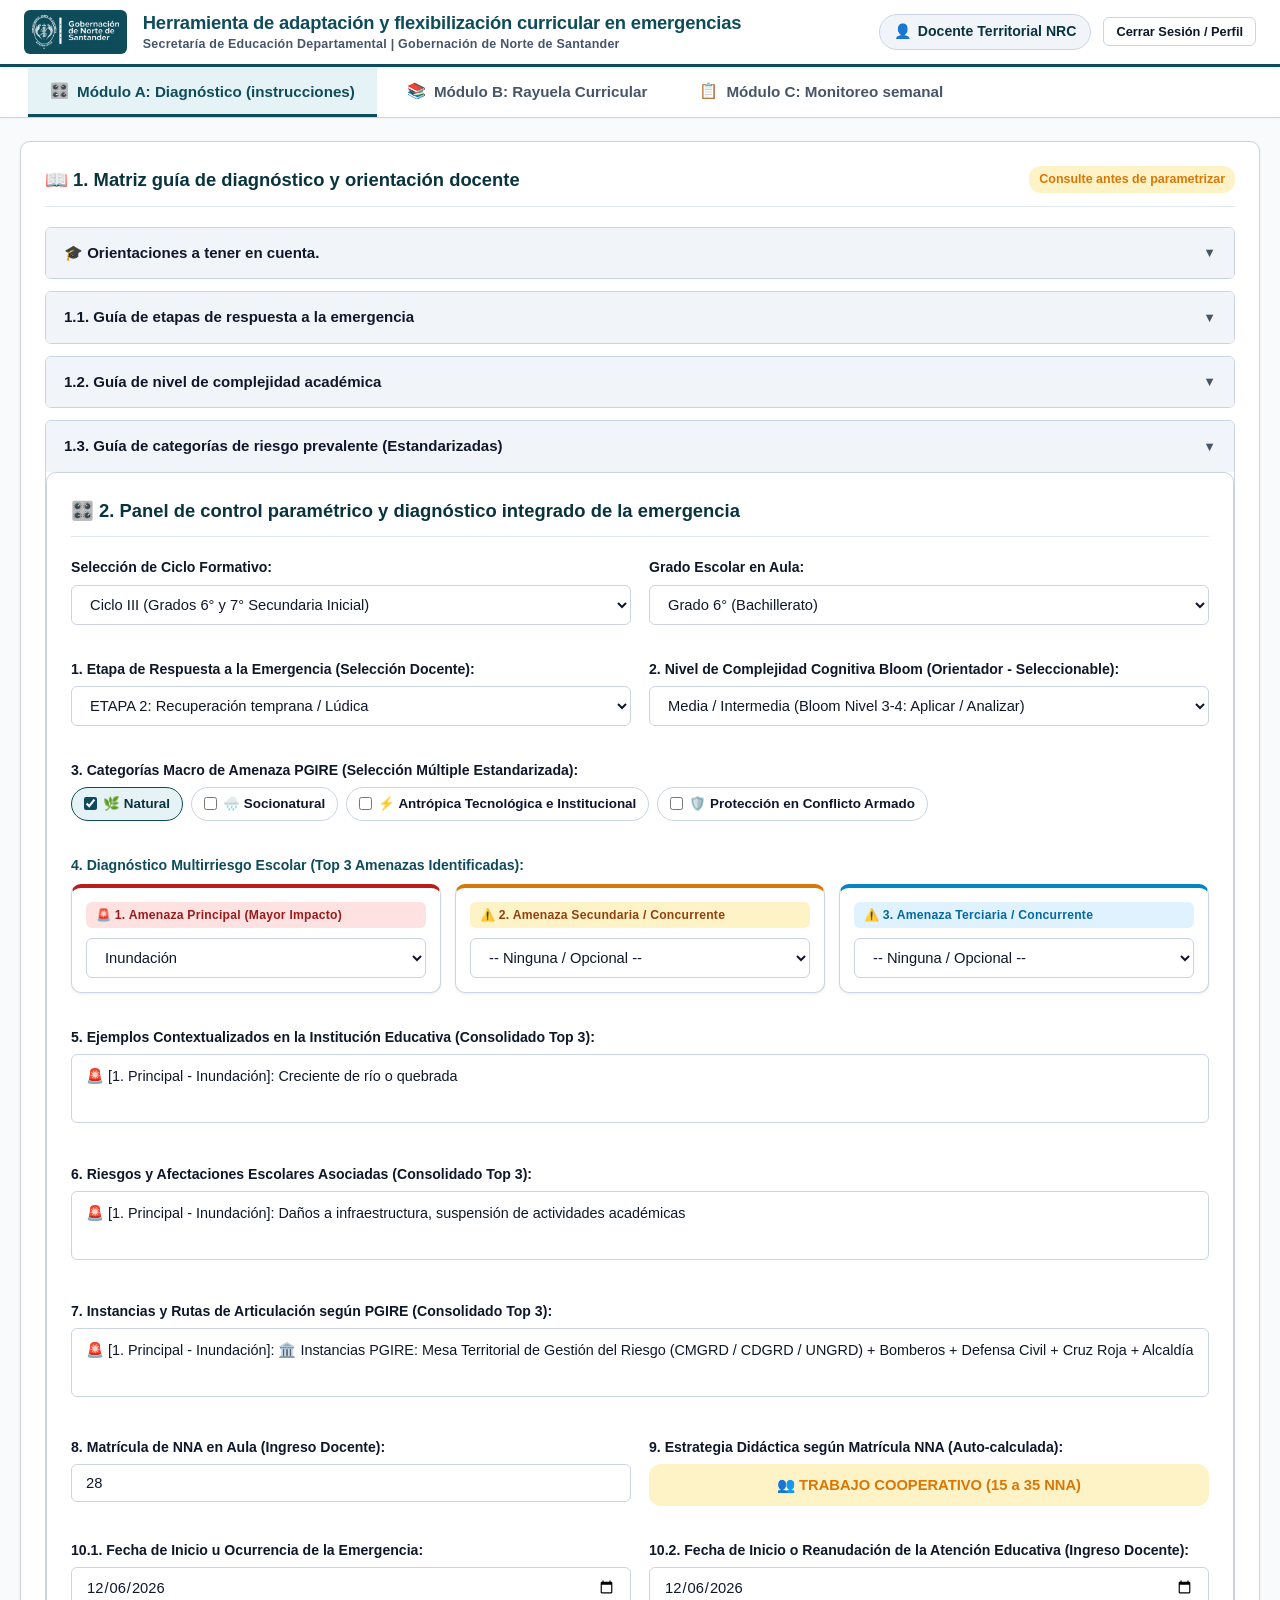
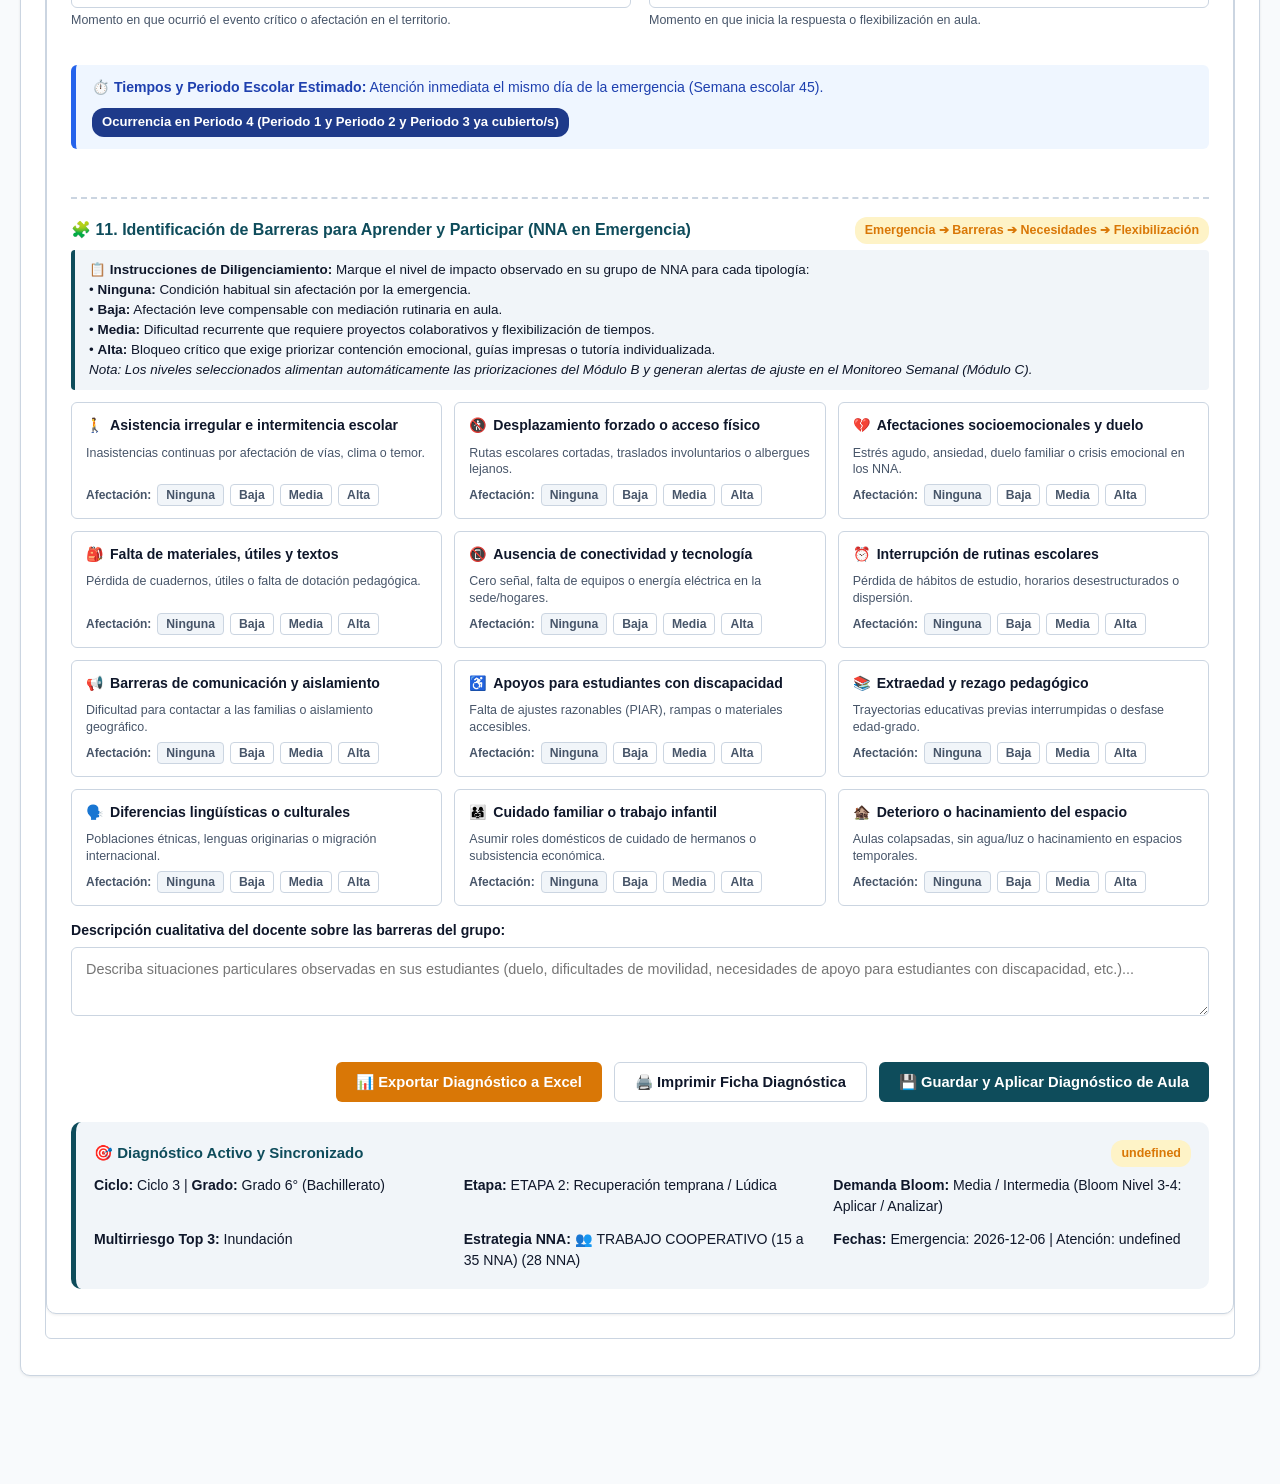
==== commit eef91b90: "Actualización automática sincronizada: 2026-09-28 13:03:10 (v2.3.0)" ====
--- a/index.html
+++ b/index.html
@@ -404,8 +404,14 @@
 
           </div>
 
-          <div style="margin-top: 24px; display: flex; justify-content: flex-end; gap: 12px;">
-            <button id="btn-guardar-diagnostico" class="btn-elite btn-primary">
+          <div style="margin-top: 24px; display: flex; justify-content: flex-end; gap: 12px; flex-wrap: wrap;">
+            <button type="button" id="btn-exportar-excel-diagnostico" class="btn-elite btn-secondary">
+              📊 Exportar Diagnóstico a Excel
+            </button>
+            <button type="button" id="btn-imprimir-diagnostico" class="btn-elite btn-outline">
+              🖨️ Imprimir Ficha Diagnóstica
+            </button>
+            <button type="submit" id="btn-guardar-diagnostico" class="btn-elite btn-primary">
               💾 Guardar y Aplicar Diagnóstico de Aula
             </button>
           </div>
--- a/css/print.css
+++ b/css/print.css
@@ -1,54 +1,160 @@
-/* Reglas de Impresión Tamaño Carta */
+/* Reglas de Impresión Optimizadas (A4 / Carta) - Flexibilidad Curricular NRC */
 @page {
-  size: letter portrait;
-  margin: 12mm 10mm 15mm 10mm;
+  size: letter landscape;
+  margin: 10mm 10mm 12mm 10mm;
 }
 
 @media print {
-  .no-print, .header-bar, .nav-tabs-container, .modal-overlay, button, .btn-feedback-floating, #modal-feedback, #modal-auth {
+  /* 1. Ocultar elementos no relevantes de navegación y botones interactivos */
+  .no-print, 
+  .header-bar, 
+  .nav-tabs-container, 
+  .modal-overlay, 
+  button, 
+  .btn-elite, 
+  .btn-feedback-floating, 
+  #modal-feedback, 
+  #modal-auth,
+  .periodos-bar,
+  .selection-dock-bar {
     display: none !important;
   }
   
-  body {
-    background: white !important;
-    font-size: 9.5pt !important;
-    color: black !important;
+  /* 2. Reseteo y formato general para hoja física */
+  html, body {
+    background: #ffffff !important;
+    font-size: 8.5pt !important;
+    color: #0f172a !important;
+    margin: 0 !important;
+    padding: 0 !important;
+    width: 100% !important;
+    -webkit-print-color-adjust: exact !important;
+    print-color-adjust: exact !important;
+  }
+  
+  .main-container {
+    max-width: 100% !important;
+    width: 100% !important;
     margin: 0 !important;
     padding: 0 !important;
   }
   
-  .main-container {
-    max-width: 100% !important;
-    margin: 0 !important;
-    padding: 0 !important;
+  /* 3. Contenedores de tarjeta */
+  .card-elite {
+    box-shadow: none !important;
+    border: 1px solid #cbd5e1 !important;
+    padding: 10px 14px !important;
+    margin-bottom: 14px !important;
+    page-break-inside: auto !important;
+    background: #ffffff !important;
+    border-radius: 4px !important;
+  }
+
+  .card-header {
+    border-bottom: 1.5px solid #0f172a !important;
+    padding-bottom: 8px !important;
+    margin-bottom: 12px !important;
   }
   
-  .card-elite {
-    box-shadow: none !important;
-    border: 1px solid #999 !important;
-    padding: 10px !important;
-    margin-bottom: 12px !important;
-    page-break-inside: auto !important;
-  }
-  
+  /* 4. Tablas de alta legibilidad sin desbordamientos */
   .table-print {
     width: 100% !important;
     border-collapse: collapse !important;
     page-break-inside: auto !important;
+    margin-bottom: 16px !important;
+    table-layout: auto !important;
   }
   
+  .table-print thead {
+    display: table-header-group !important;
+  }
+
   .table-print tr {
     page-break-inside: avoid !important;
+    page-break-after: auto !important;
   }
   
-  .table-print th, .table-print td {
-    border: 1px solid #777 !important;
-    padding: 5px 6px !important;
+  .table-print th {
+    background: #f1f5f9 !important;
+    color: #0f172a !important;
+    border: 1px solid #94a3b8 !important;
+    padding: 6px 8px !important;
     font-size: 8pt !important;
-    line-height: 1.3 !important;
+    font-weight: 800 !important;
+    text-transform: uppercase !important;
+    letter-spacing: 0.3px;
   }
 
+  .table-print td {
+    border: 1px solid #cbd5e1 !important;
+    padding: 6px 8px !important;
+    font-size: 8pt !important;
+    line-height: 1.35 !important;
+    vertical-align: top !important;
+    word-break: break-word !important;
+    overflow-wrap: break-word !important;
+  }
+
+  /* 5. Asegurar lectura íntegra de select y textarea en impresión */
+  select.select-elite, 
+  select.select-item-state,
+  select.select-avance-accion {
+    appearance: none !important;
+    -webkit-appearance: none !important;
+    -moz-appearance: none !important;
+    background: transparent !important;
+    border: none !important;
+    padding: 0 !important;
+    font-size: 8pt !important;
+    font-weight: 700 !important;
+    color: #0f172a !important;
+    width: auto !important;
+    cursor: default !important;
+  }
+
+  textarea.textarea-elite,
+  textarea.input-observaciones-accion,
+  textarea.input-readonly {
+    border: 1px dashed #cbd5e1 !important;
+    background: #fafafa !important;
+    padding: 4px 6px !important;
+    font-size: 7.8pt !important;
+    line-height: 1.35 !important;
+    width: 100% !important;
+    height: auto !important;
+    min-height: auto !important;
+    overflow: visible !important;
+    resize: none !important;
+    white-space: pre-wrap !important;
+    display: block !important;
+  }
+
+  /* 6. Textos duplicados de impresión limpia */
+  .print-only-text {
+    display: block !important;
+  }
+
+  .print-hide {
+    display: none !important;
+  }
+
+  /* 7. Saltos de página y bloques especiales */
   .print-area-break {
-    page-break-before: always;
+    page-break-before: always !important;
+    break-before: page !important;
+  }
+
+  .print-signatures-block {
+    display: block !important;
+    page-break-inside: avoid !important;
+    margin-top: 24px !important;
+  }
+
+  /* Badges e insignias visibles */
+  .badge-pill {
+    border: 1px solid #cbd5e1 !important;
+    display: inline-block !important;
+    font-size: 7.2pt !important;
+    padding: 2px 6px !important;
   }
 }
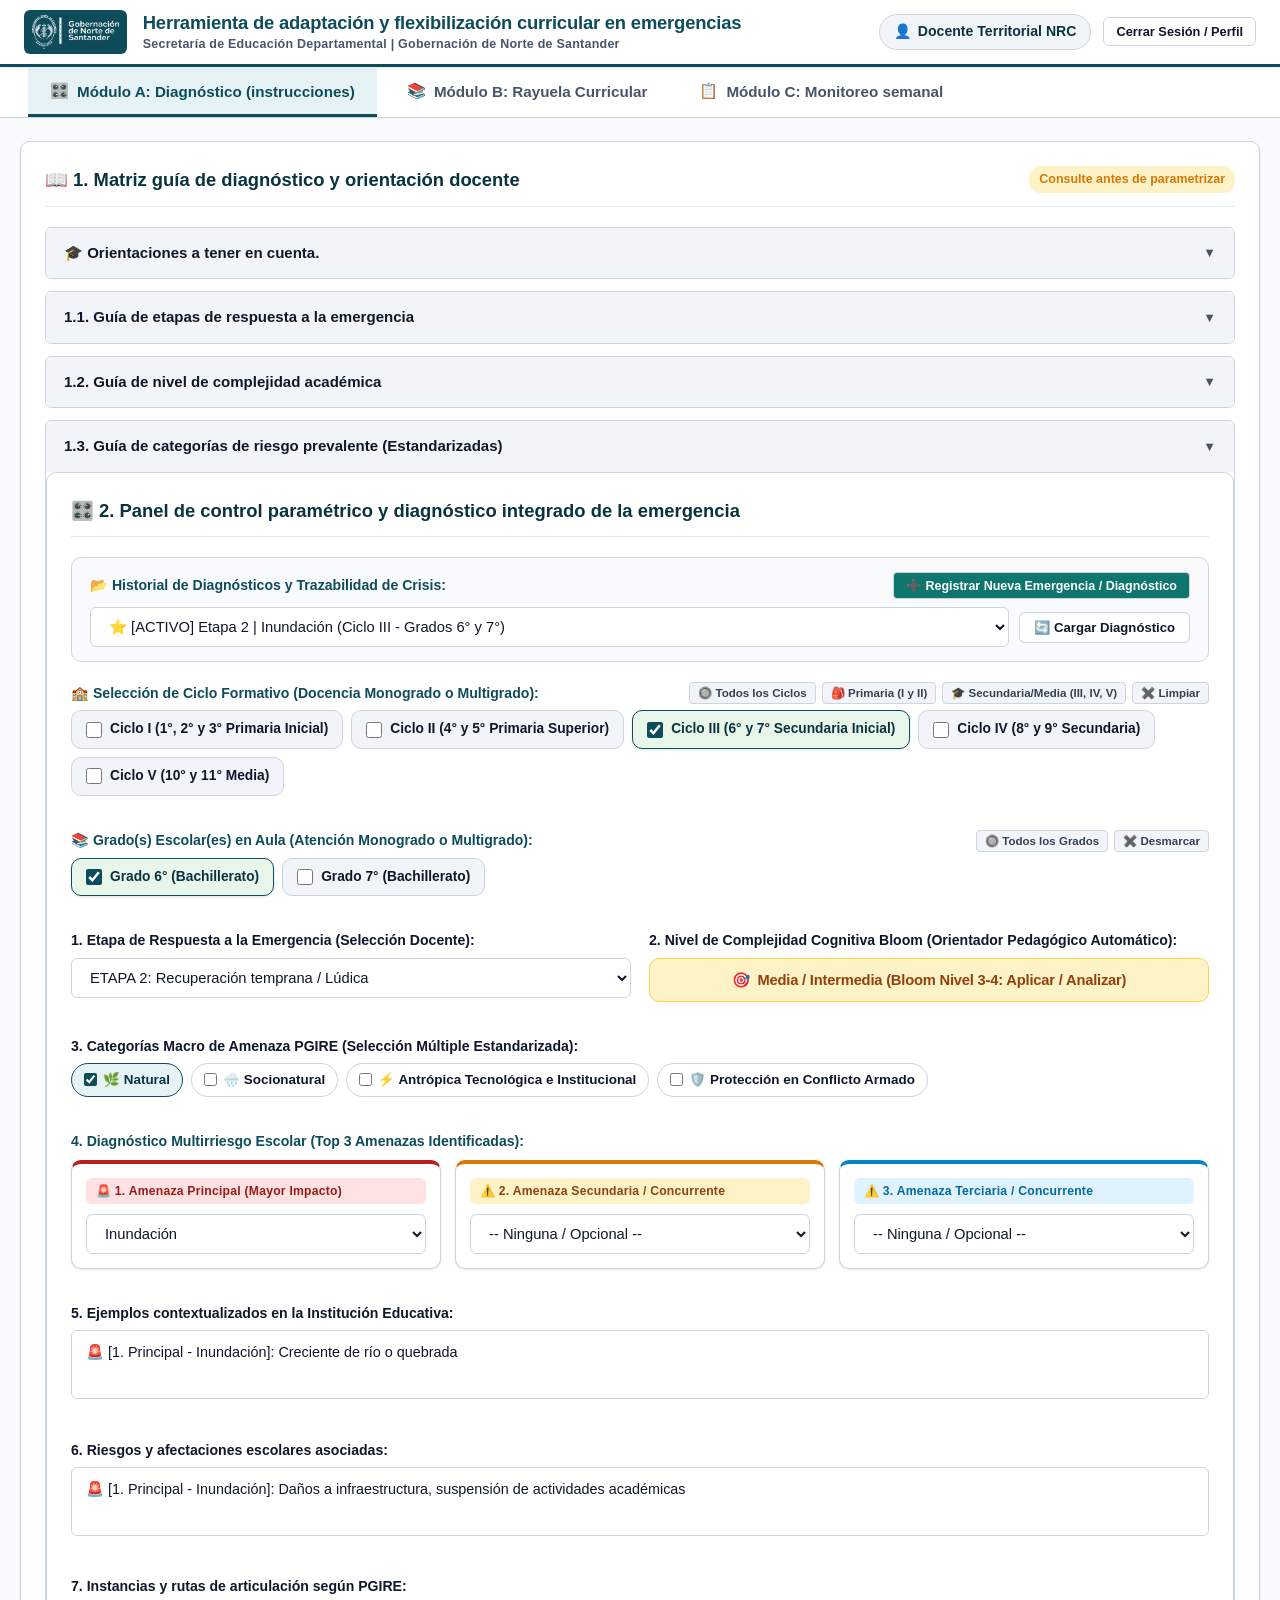
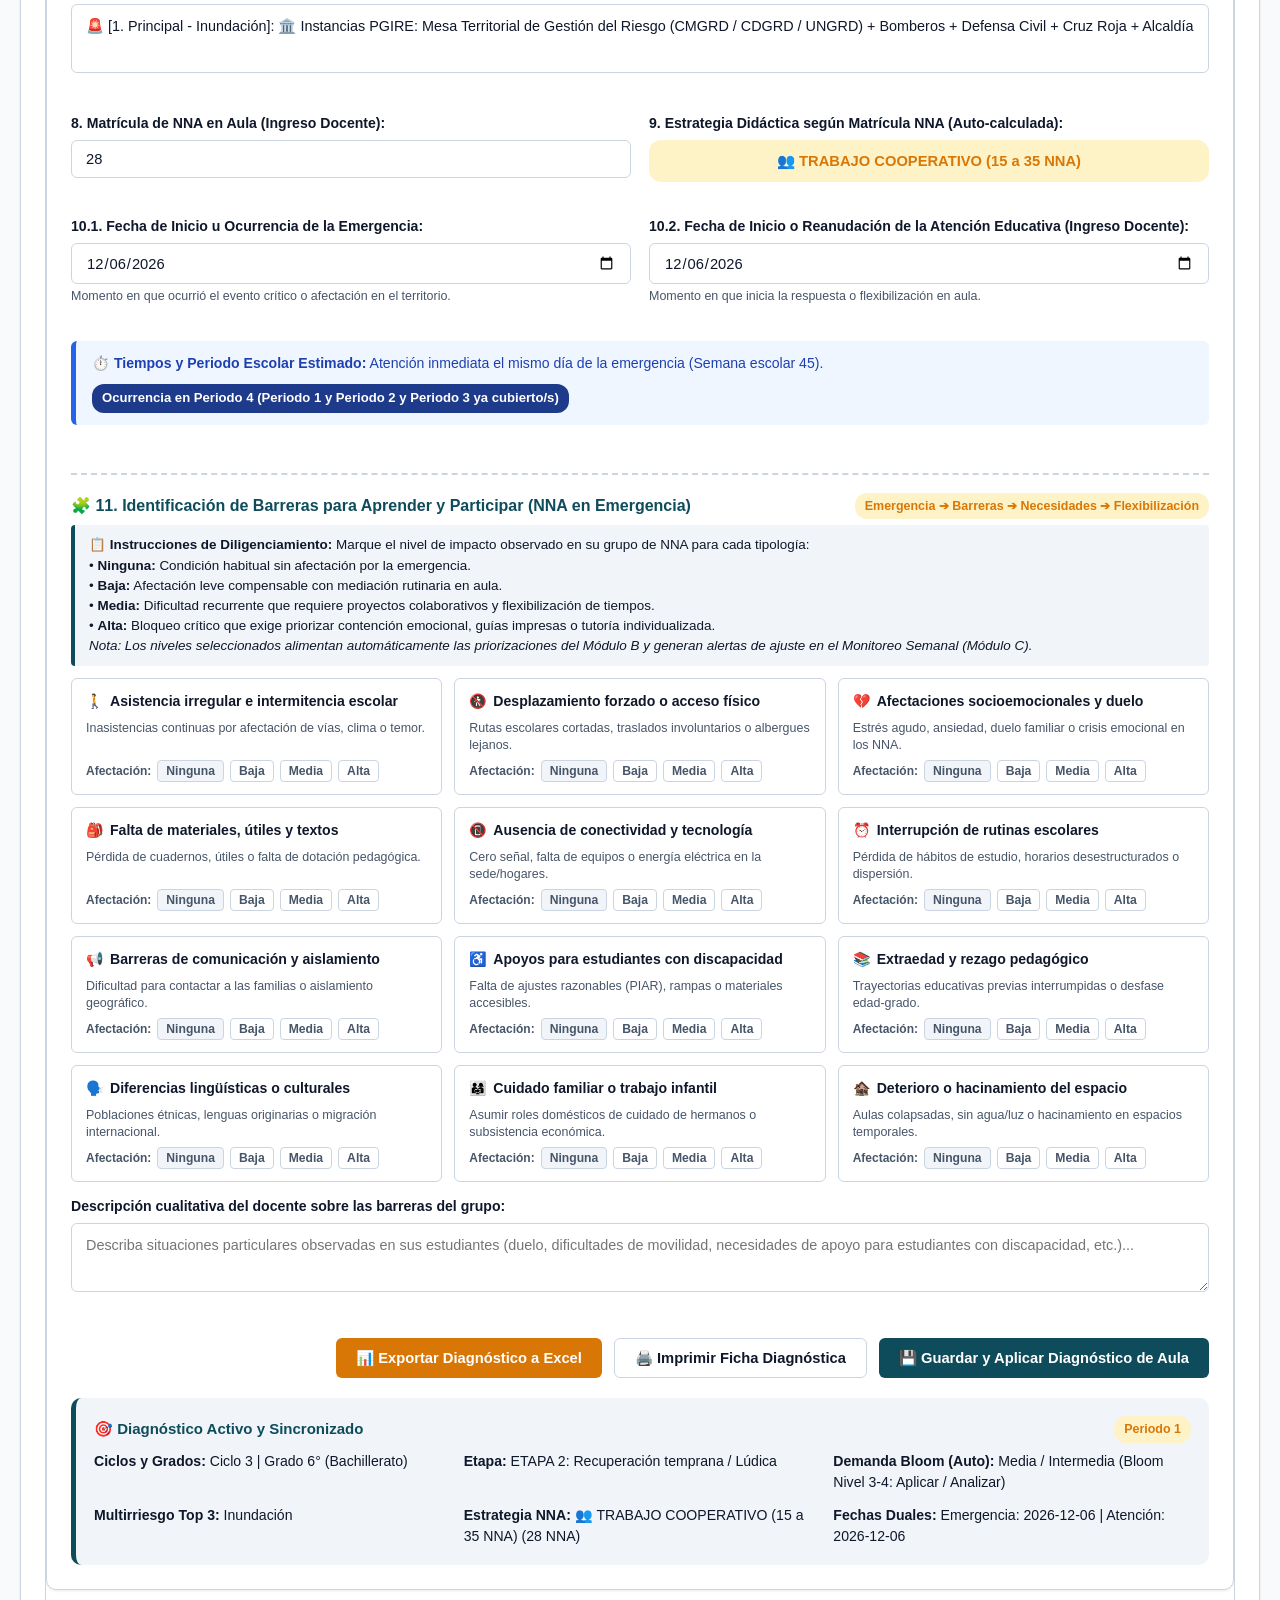
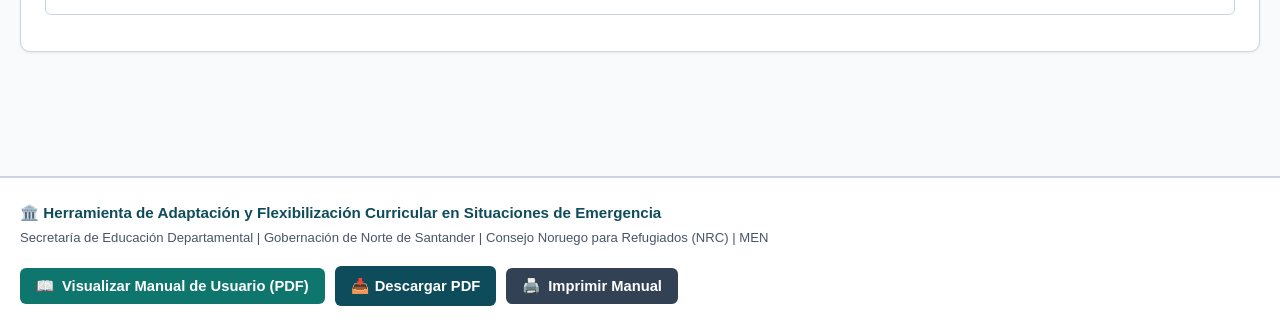
==== commit ca1f41a6: "Actualización automática sincronizada: 2026-09-29 13:54:21 (v2.3.0)" ====
--- a/index.html
+++ b/index.html
@@ -235,12 +235,68 @@
           <h2 class="card-title">🎛️ 2. Panel de control paramétrico y diagnóstico integrado de la emergencia</h2>
         </div>
 
+        <!-- Historial y Trazabilidad Multi-Emergencia -->
+        <div class="history-selector-card">
+          <div style="display:flex; justify-content:space-between; align-items:center; flex-wrap:wrap; gap:10px; margin-bottom:8px;">
+            <label class="form-label" style="font-weight:700; color:var(--primary); margin-bottom:0;">
+              📂 Historial de Diagnósticos y Trazabilidad de Crisis:
+            </label>
+            <div style="display:flex; gap:8px;">
+              <button type="button" id="btn-nuevo-diagnostico" class="btn-micro" style="background:#0f766e; color:white; padding:5px 12px; font-size:0.78rem;">
+                ➕ Registrar Nueva Emergencia / Diagnóstico
+              </button>
+            </div>
+          </div>
+          <div style="display:flex; gap:10px; align-items:center; flex-wrap:wrap;">
+            <select id="select-historial-diagnosticos" class="select-elite" style="flex:1; min-width:280px;">
+              <option value="">Cargando diagnósticos registrados...</option>
+            </select>
+            <button type="button" id="btn-cargar-diagnostico-historial" class="btn-elite btn-outline" style="padding:7px 14px; font-size:0.82rem; background:white;">
+              🔄 Cargar Diagnóstico
+            </button>
+          </div>
+        </div>
+
         <form id="form-diagnostico">
           <div class="grid-2">
             
-            <div class="form-group">
-              <label class="form-label">Selección de Ciclo Formativo:</label>
-              <select id="select-ciclo" class="select-elite">
+            <!-- Selección Multiciclo -->
+            <div class="form-group" style="grid-column: span 2;">
+              <div style="display: flex; justify-content: space-between; align-items: center; margin-bottom: 6px; flex-wrap: wrap; gap: 8px;">
+                <label class="form-label" style="font-weight: 700; color: var(--primary); margin-bottom: 0;">
+                  🏫 Selección de Ciclo Formativo (Docencia Monogrado o Multigrado):
+                </label>
+                <div style="display: flex; gap: 6px; flex-wrap: wrap;">
+                  <button type="button" id="btn-ciclos-todos" class="btn-micro" title="Seleccionar todos los ciclos">🔘 Todos los Ciclos</button>
+                  <button type="button" id="btn-ciclos-primaria" class="btn-micro" title="Ciclos I y II">🎒 Primaria (I y II)</button>
+                  <button type="button" id="btn-ciclos-secundaria" class="btn-micro" title="Ciclos III, IV y V">🎓 Secundaria/Media (III, IV, V)</button>
+                  <button type="button" id="btn-ciclos-limpiar" class="btn-micro" title="Limpiar selección">✖️ Limpiar</button>
+                </div>
+              </div>
+              <div class="ciclo-chips-container" id="container-ciclo-chips">
+                <label class="ciclo-chip" data-ciclo="1">
+                  <input type="checkbox" class="ciclo-chip-input" value="1"> 
+                  <span><strong>Ciclo I</strong> (1°, 2° y 3° Primaria Inicial)</span>
+                </label>
+                <label class="ciclo-chip" data-ciclo="2">
+                  <input type="checkbox" class="ciclo-chip-input" value="2"> 
+                  <span><strong>Ciclo II</strong> (4° y 5° Primaria Superior)</span>
+                </label>
+                <label class="ciclo-chip active" data-ciclo="3">
+                  <input type="checkbox" class="ciclo-chip-input" value="3" checked> 
+                  <span><strong>Ciclo III</strong> (6° y 7° Secundaria Inicial)</span>
+                </label>
+                <label class="ciclo-chip" data-ciclo="4">
+                  <input type="checkbox" class="ciclo-chip-input" value="4"> 
+                  <span><strong>Ciclo IV</strong> (8° y 9° Secundaria)</span>
+                </label>
+                <label class="ciclo-chip" data-ciclo="5">
+                  <input type="checkbox" class="ciclo-chip-input" value="5"> 
+                  <span><strong>Ciclo V</strong> (10° y 11° Media)</span>
+                </label>
+              </div>
+              <!-- Select sincronizado para retrocompatibilidad total con pruebas existentes -->
+              <select id="select-ciclo" class="select-elite" style="display: none;">
                 <option value="1">Ciclo I (Grados 1°, 2° y 3° Primaria Inicial)</option>
                 <option value="2">Ciclo II (Grados 4° y 5° Primaria Superior)</option>
                 <option value="3" selected>Ciclo III (Grados 6° y 7° Secundaria Inicial)</option>
@@ -249,9 +305,22 @@
               </select>
             </div>
 
-            <div class="form-group">
-              <label class="form-label">Grado Escolar en Aula:</label>
-              <select id="select-grado" class="select-elite">
+            <!-- Grados Escolares en Aula (Multigrado) -->
+            <div class="form-group" style="grid-column: span 2;">
+              <div style="display: flex; justify-content: space-between; align-items: center; margin-bottom: 6px; flex-wrap: wrap; gap: 8px;">
+                <label class="form-label" style="font-weight: 700; color: var(--primary); margin-bottom: 0;">
+                  📚 Grado(s) Escolar(es) en Aula (Atención Monogrado o Multigrado):
+                </label>
+                <div style="display: flex; gap: 6px; flex-wrap: wrap;">
+                  <button type="button" id="btn-grados-todos" class="btn-micro" title="Seleccionar todos los grados de los ciclos activos">🔘 Todos los Grados</button>
+                  <button type="button" id="btn-grados-limpiar" class="btn-micro" title="Desmarcar grados">✖️ Desmarcar</button>
+                </div>
+              </div>
+              <div class="grado-chips-container" id="container-grado-chips">
+                <!-- Generado dinámicamente según los ciclos seleccionados -->
+              </div>
+              <!-- Select sincronizado para retrocompatibilidad total con pruebas existentes -->
+              <select id="select-grado" class="select-elite" style="display: none;">
                 <option value="Grado 6° (Bachillerato)">Grado 6° (Bachillerato)</option>
                 <option value="Grado 7° (Bachillerato)">Grado 7° (Bachillerato)</option>
               </select>
@@ -267,9 +336,13 @@
               </select>
             </div>
 
+            <!-- Nivel Bloom: Orientador pedagógico automático (no seleccionable manualmente) -->
             <div class="form-group">
-              <label class="form-label">2. Nivel de Complejidad Cognitiva Bloom (Orientador - Seleccionable):</label>
-              <select id="select-bloom-ajustable" class="select-elite">
+              <label class="form-label">2. Nivel de Complejidad Cognitiva Bloom (Orientador Pedagógico Automático):</label>
+              <div id="display-bloom-badge" class="badge-pill badge-bloom-auto" style="padding: 10px 14px; width: 100%; text-align: center; font-weight: 700; display: flex; align-items: center; justify-content: center; gap: 8px;">
+                <span>🎯</span> <span id="txt-bloom-display">Media / Intermedia (Bloom Nivel 3-4: Aplicar / Analizar)</span>
+              </div>
+              <select id="select-bloom-ajustable" class="select-elite" disabled style="display:none;">
                 <option value="Baja / Esencial (Bloom Nivel 1-2: Recordar / Comprender)">Baja / Esencial (Bloom Nivel 1-2: Recordar / Comprender)</option>
                 <option value="Media / Intermedia (Bloom Nivel 3-4: Aplicar / Analizar)" selected>Media / Intermedia (Bloom Nivel 3-4: Aplicar / Analizar)</option>
                 <option value="Alta / Profundización (Bloom Nivel 5-6: Evaluar / Crear)">Alta / Profundización (Bloom Nivel 5-6: Evaluar / Crear)</option>
@@ -321,19 +394,18 @@
               <input type="hidden" id="select-amenaza" value="Inundación">
             </div>
 
-
-            <div class="form-group" style="grid-column: span 2;">
-              <label class="form-label">5. Ejemplos Contextualizados en la Institución Educativa (Consolidado Top 3):</label>
+            <div class="form-group" style="grid-column: span 2;">
+              <label class="form-label">5. Ejemplos contextualizados en la Institución Educativa:</label>
               <textarea id="input-ejemplo-ie" class="textarea-elite input-readonly" rows="2" readonly></textarea>
             </div>
 
             <div class="form-group" style="grid-column: span 2;">
-              <label class="form-label">6. Riesgos y Afectaciones Escolares Asociadas (Consolidado Top 3):</label>
+              <label class="form-label">6. Riesgos y afectaciones escolares asociadas:</label>
               <textarea id="input-riesgos-ie" class="textarea-elite input-readonly" rows="2" readonly></textarea>
             </div>
 
             <div class="form-group" style="grid-column: span 2;">
-              <label class="form-label">7. Instancias y Rutas de Articulación según PGIRE (Consolidado Top 3):</label>
+              <label class="form-label">7. Instancias y rutas de articulación según PGIRE:</label>
               <textarea id="input-ruta-gire" class="textarea-elite input-readonly" rows="2" readonly></textarea>
             </div>
 
@@ -438,6 +510,51 @@
     </section>
 
   </main>
+
+  <!-- Pie de Página Institucional con Manual de Usuario PDF -->
+  <footer class="app-footer no-print">
+    <div class="footer-inner">
+      <div class="footer-brand">
+        <div style="font-weight: 800; color: var(--primary); font-size: 0.95rem;">
+          🏛️ Herramienta de Adaptación y Flexibilización Curricular en Situaciones de Emergencia
+        </div>
+        <div style="font-size: 0.82rem; color: var(--text-muted); margin-top: 3px;">
+          Secretaría de Educación Departamental | Gobernación de Norte de Santander | Consejo Noruego para Refugiados (NRC) | MEN
+        </div>
+      </div>
+      
+      <div class="footer-actions">
+        <button type="button" id="btn-ver-manual" class="btn-elite btn-manual-view" title="Visualizar Manual de Usuario Oficial en PDF">
+          <span>📖</span> Visualizar Manual de Usuario (PDF)
+        </button>
+        <a href="manual_usuario.pdf" download="Manual_Usuario_Flexibilizacion_Curricular_NRC.pdf" id="btn-descargar-manual" class="btn-elite btn-manual-download" title="Descargar Manual en Formato PDF para Imprimir">
+          <span>📥</span> Descargar PDF
+        </a>
+        <button type="button" id="btn-imprimir-manual" class="btn-elite btn-manual-print" title="Imprimir Manual de Usuario">
+          <span>🖨️</span> Imprimir Manual
+        </button>
+      </div>
+    </div>
+  </footer>
+
+  <!-- Modal Visor de Manual de Usuario Oficial -->
+  <div id="modal-manual" class="modal-overlay" style="display: none;">
+    <div class="modal-content modal-manual-content" style="max-width: 950px; width: 95%; max-height: 90vh; display: flex; flex-direction: column;">
+      <div style="display: flex; justify-content: space-between; align-items: center; border-bottom: 2px solid var(--border-light); padding-bottom: 12px; margin-bottom: 14px; flex-wrap: wrap; gap: 10px;">
+        <h3 style="color: var(--primary); margin: 0; display: flex; align-items: center; gap: 8px; font-size: 1.15rem;">
+          <span>📖</span> Manual de Usuario y Guía de Navegación Oficial
+        </h3>
+        <div style="display: flex; gap: 8px; align-items: center;">
+          <button type="button" class="btn-elite btn-outline" id="btn-modal-print-manual" style="padding: 6px 12px; font-size: 0.82rem; background: white;">🖨️ Imprimir</button>
+          <a href="manual_usuario.pdf" download="Manual_Usuario_Flexibilizacion_Curricular_NRC.pdf" class="btn-elite btn-primary" style="padding: 6px 12px; font-size: 0.82rem; text-decoration: none; color: white;">📥 Descargar PDF</a>
+          <button id="btn-close-manual-modal" class="modal-close-btn" style="position: static;" onclick="document.getElementById('modal-manual').style.display='none';" title="Cerrar visor">✕</button>
+        </div>
+      </div>
+      <div style="flex: 1; min-height: 500px; border: 1px solid var(--border-medium); border-radius: var(--radius-sm); overflow: hidden; background: #525659;">
+        <iframe id="iframe-manual" src="manual_usuario.html" style="width: 100%; height: 100%; min-height: 520px; border: none; background: white;"></iframe>
+      </div>
+    </div>
+  </div>
 
   <!-- Modal de Autenticación / Registro Local -->
   <div id="modal-auth" class="modal-overlay" style="display: none;">
--- a/css/components.css
+++ b/css/components.css
@@ -824,3 +824,167 @@
   gap: 10px;
 }
 
+/* Chips de Selección Multiciclo y Multigrado */
+.ciclo-chips-container, .grado-chips-container {
+  display: flex;
+  flex-wrap: wrap;
+  gap: 8px;
+  margin-top: 6px;
+}
+
+.ciclo-chip, .grado-chip {
+  background: var(--surface-hover);
+  border: 1.5px solid var(--border-medium);
+  border-radius: var(--radius-md);
+  padding: 8px 14px;
+  font-size: 0.86rem;
+  font-weight: 600;
+  cursor: pointer;
+  display: inline-flex;
+  align-items: center;
+  gap: 8px;
+  transition: all 0.15s ease;
+  user-select: none;
+}
+
+.ciclo-chip:hover, .grado-chip:hover {
+  border-color: var(--primary);
+  background: #f0fdf4;
+}
+
+.ciclo-chip.active, .grado-chip.active {
+  background: #e8f5e9;
+  border-color: var(--primary);
+  color: var(--primary-dark);
+  box-shadow: 0 1px 3px rgba(0, 90, 54, 0.15);
+}
+
+.ciclo-chip-input, .grado-chip-input {
+  accent-color: var(--primary);
+  width: 16px;
+  height: 16px;
+  cursor: pointer;
+}
+
+.btn-micro {
+  background: #f1f5f9;
+  border: 1px solid #cbd5e1;
+  border-radius: 4px;
+  padding: 3px 8px;
+  font-size: 0.72rem;
+  font-weight: 700;
+  color: #334155;
+  cursor: pointer;
+  transition: all 0.15s ease;
+}
+
+.btn-micro:hover {
+  background: #e2e8f0;
+  color: #0f172a;
+}
+
+/* Indicador Bloom Automático */
+.badge-bloom-auto {
+  background: #f8fafc;
+  border: 1.5px solid #cbd5e1;
+  border-radius: var(--radius-md);
+  color: #1e293b;
+  font-weight: 700;
+  font-size: 0.92rem;
+  letter-spacing: -0.2px;
+}
+
+/* Banner Contextual del Diagnóstico Activo */
+.diagnostic-context-banner {
+  background: #f0fdf4;
+  border: 1.5px solid #86efac;
+  border-left: 5px solid var(--primary);
+  border-radius: var(--radius-md);
+  padding: 10px 16px;
+  margin-bottom: 18px;
+  display: flex;
+  justify-content: space-between;
+  align-items: center;
+  flex-wrap: wrap;
+  gap: 12px;
+  font-size: 0.88rem;
+  color: #166534;
+}
+
+.history-selector-card {
+  background: #f8fafc;
+  border: 1.5px solid #cbd5e1;
+  border-radius: var(--radius-md);
+  padding: 14px 18px;
+  margin-bottom: 20px;
+}
+
+/* Footer Institucional y Visor Manual */
+.app-footer {
+  background: #ffffff;
+  border-top: 2px solid var(--border-medium);
+  margin-top: 40px;
+  padding: 24px 20px;
+}
+
+.footer-inner {
+  max-width: 1440px;
+  margin: 0 auto;
+  display: flex;
+  justify-content: space-between;
+  align-items: center;
+  flex-wrap: wrap;
+  gap: 18px;
+}
+
+.footer-actions {
+  display: flex;
+  gap: 10px;
+  flex-wrap: wrap;
+  align-items: center;
+}
+
+.btn-manual-view {
+  background: #0f766e;
+  color: #ffffff;
+  font-weight: 700;
+  padding: 9px 16px;
+}
+
+.btn-manual-view:hover {
+  background: #115e59;
+}
+
+.btn-manual-download {
+  background: var(--primary);
+  color: #ffffff;
+  font-weight: 700;
+  padding: 9px 16px;
+  text-decoration: none;
+  display: inline-flex;
+  align-items: center;
+  gap: 6px;
+  border-radius: var(--radius-sm);
+}
+
+.btn-manual-download:hover {
+  background: var(--primary-dark);
+}
+
+.btn-manual-print {
+  background: #334155;
+  color: #ffffff;
+  font-weight: 700;
+  padding: 9px 16px;
+}
+
+.btn-manual-print:hover {
+  background: #1e293b;
+}
+
+.modal-manual-content {
+  box-shadow: 0 20px 40px rgba(0, 0, 0, 0.25);
+  animation: fadeInModal 0.2s ease-out;
+}
+
+
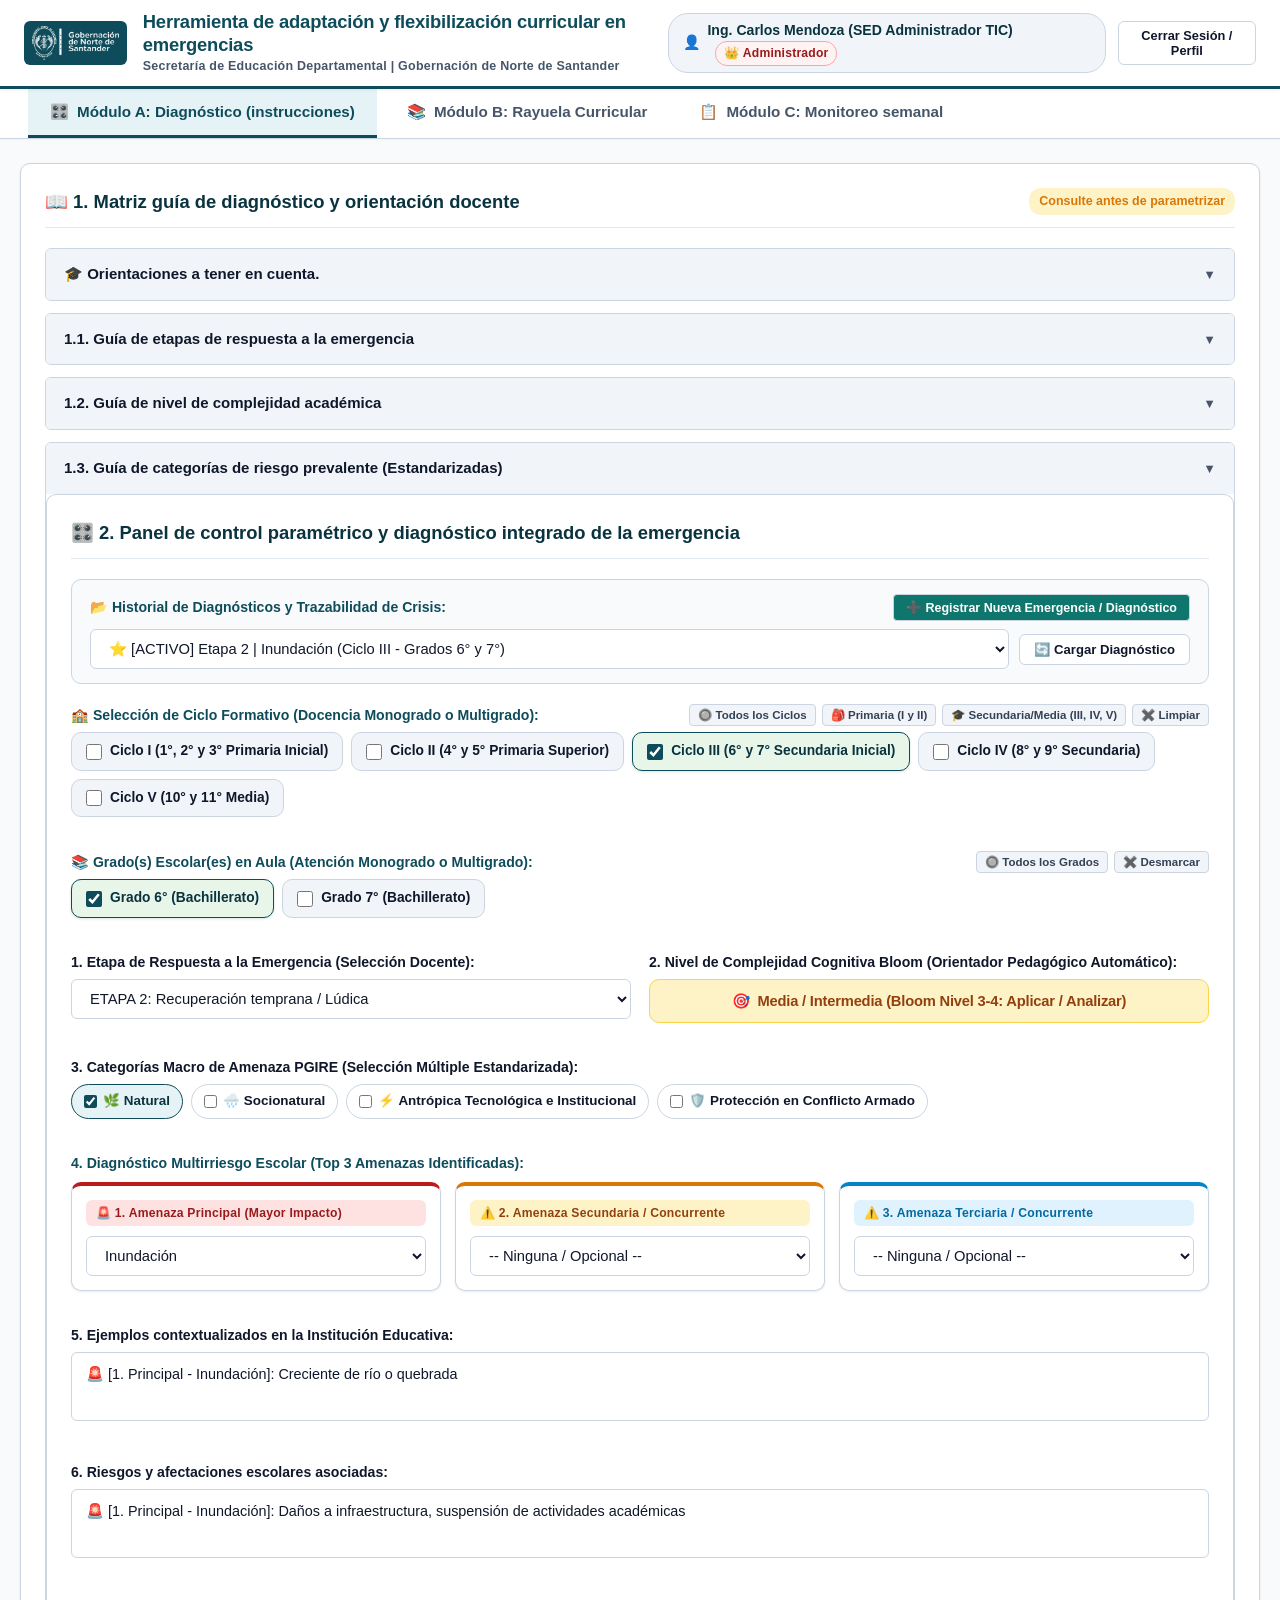
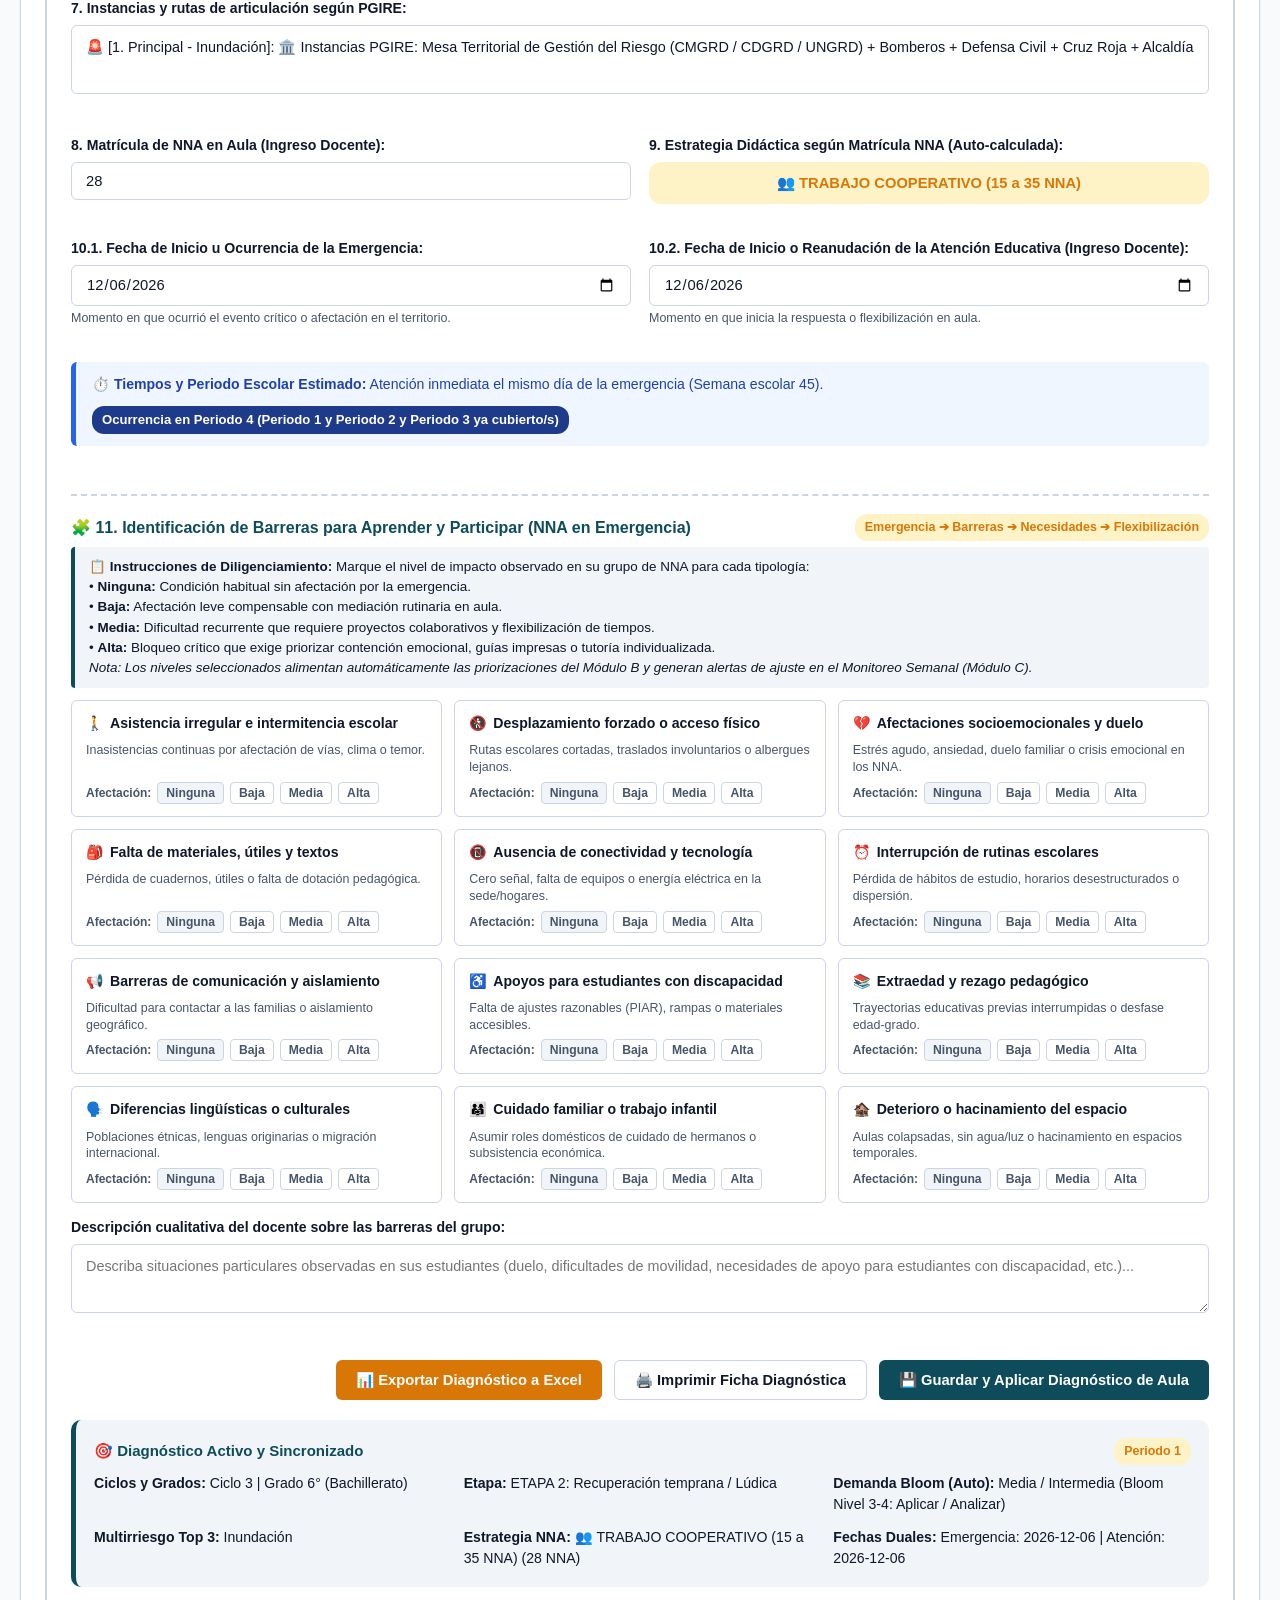
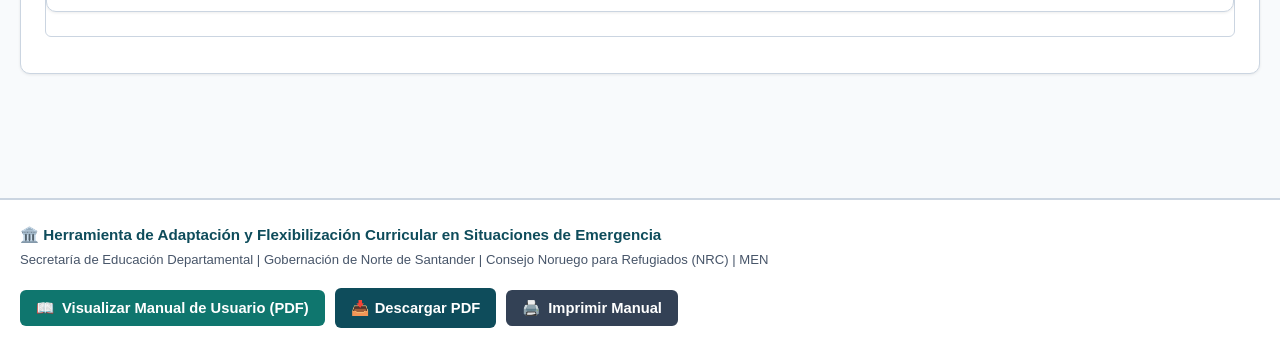
==== commit 69ebbea7: "Actualización automática sincronizada: 2026-09-30 13:17:35 (v2.3.0)" ====
--- a/index.html
+++ b/index.html
@@ -557,37 +557,88 @@
   </div>
 
   <!-- Modal de Autenticación / Registro Local -->
+  <!-- Modal de Autenticación / Registro Institucional RBAC -->
   <div id="modal-auth" class="modal-overlay" style="display: none;">
-    <div class="modal-content">
+    <div class="modal-content" style="max-width: 520px;">
       <button id="btn-close-modal" class="modal-close-btn" onclick="document.getElementById('modal-auth').style.display='none';" title="Cerrar ventana">✕</button>
-      <h2 style="color: var(--primary); font-weight: 700; margin-bottom: 6px;">🔐 Perfil Docente Local</h2>
-      <p style="font-size: 0.88rem; color: var(--text-muted); margin-bottom: 18px;">
-        Los datos se almacenan de forma privada y segura en su navegador (Offline-First).
+      <h2 style="color: var(--primary); font-weight: 700; margin-bottom: 4px; display: flex; align-items: center; gap: 8px;">
+        <span>🔐</span> Control de Acceso y Perfiles Institucionales
+      </h2>
+      <p style="font-size: 0.85rem; color: var(--text-muted); margin-bottom: 16px; line-height: 1.4;">
+        Secretaría de Educación Departamental | Gobernación de Norte de Santander.<br>
+        <em>Seleccione una cuenta institucional predeterminada o ingrese sus credenciales:</em>
       </p>
 
-      <div class="form-group">
-        <label class="form-label">Usuario:</label>
-        <input type="text" id="auth-user" class="input-elite" placeholder="ej. docente_maria" value="docente_nrc">
-      </div>
-
-      <div class="form-group">
-        <label class="form-label">Contraseña:</label>
-        <input type="password" id="auth-pass" class="input-elite" placeholder="••••••••" value="1234">
-      </div>
-
-      <div class="form-group">
-        <label class="form-label">Nombre Completo (Para reportes e impresión):</label>
-        <input type="text" id="auth-name" class="input-elite" placeholder="María Pérez" value="Docente Territorial">
-      </div>
-
-      <div class="form-group">
-        <label class="form-label">Institución Educativa:</label>
-        <input type="text" id="auth-ie" class="input-elite" placeholder="I.E. Rural El Porvenir" value="I.E. Rural de Emergencia">
-      </div>
-
-      <div style="display: flex; gap: 10px; margin-top: 24px;">
-        <button id="btn-login-submit" class="btn-elite btn-primary" onclick="var u=document.getElementById('auth-user').value.trim(),p=document.getElementById('auth-pass').value; if(!u||!p)return alert('Por favor ingrese usuario y contraseña.'); var res=AuthManager.login(u,p); if(res.success){window.closeAuthModal();var dName=document.getElementById('user-display-name');if(dName)dName.textContent=res.user.nombreCompleto||u; ModuloA.loadSavedDiagnostic(); ModuloB.renderRayuela(); ModuloC.renderMonitoreo(); alert('Bienvenido/a, '+(res.user.nombreCompleto||u));}else{alert(res.message);}" style="flex: 1; justify-content: center;">Ingresar</button>
-        <button id="btn-register-submit" class="btn-elite btn-secondary" onclick="var u=document.getElementById('auth-user').value.trim(),p=document.getElementById('auth-pass').value,n=document.getElementById('auth-name').value.trim(),ie=document.getElementById('auth-ie').value.trim(); if(!u||!p)return alert('Por favor ingrese al menos un usuario y una contraseña.'); var res=AuthManager.register(u,p,n,ie); if(res.success){window.closeAuthModal();var dName=document.getElementById('user-display-name');if(dName)dName.textContent=n||u; ModuloA.loadSavedDiagnostic(); ModuloB.renderRayuela(); ModuloC.renderMonitoreo(); alert('✅ Perfil docente creado y activado exitosamente para '+(n||u)+'.');}else{alert(res.message);}" style="flex: 1; justify-content: center;">Crear Nuevo Perfil</button>
+      <!-- Selector Rápido de Cuentas Demostrativas Institucionales -->
+      <div style="background: var(--surface-hover); padding: 10px 12px; border-radius: var(--radius-sm); margin-bottom: 14px; border: 1px solid var(--border-medium);">
+        <label class="form-label" style="font-size: 0.8rem; font-weight: 700; color: var(--primary); margin-bottom: 4px;">⚡ Cuentas Institucionales Demostrativas:</label>
+        <select id="quick-user-select" class="select-elite" style="font-size: 0.82rem; padding: 6px 10px;" onchange="
+          var val = this.value;
+          var users = AuthManager.getUsers();
+          if (users[val]) {
+            document.getElementById('auth-user').value = val;
+            document.getElementById('auth-pass').value = (val === 'admin_sed' ? 'admin123*' : (val === 'tecnico_sed' ? 'tecnico123*' : (val === 'rector_tibucito' ? 'rector123*' : (val === 'consulta_nrc' ? 'consulta123*' : '1234'))));
+            document.getElementById('auth-name').value = users[val].nombreCompleto || '';
+            document.getElementById('auth-ie').value = users[val].institucion || '';
+            document.getElementById('auth-role').value = users[val].rol || 'IE';
+            document.getElementById('auth-dane').value = users[val].dane || '';
+            document.getElementById('auth-municipio').value = users[val].municipio || '';
+          }
+        ">
+          <option value="admin_sed">👑 Administrador SED (Ing. Carlos Mendoza - Control Total)</option>
+          <option value="tecnico_sed">🛠️ Usuario Técnico SED / IRE (Dra. Liliana Gómez - Planeación y Riesgo)</option>
+          <option value="rector_tibucito">🏫 Usuario IE (Lic. Álvaro Restrepo - Rector Tibú)</option>
+          <option value="consulta_nrc">👁️ Usuario de Consulta (Solo Lectura - NRC / MEN / Cooperantes)</option>
+          <option value="docente_nrc">🎒 Docente Territorial NRC (I.E. Rural de Emergencia)</option>
+        </select>
+      </div>
+
+      <div class="grid-2" style="gap: 10px;">
+        <div class="form-group" style="margin-bottom: 10px;">
+          <label class="form-label" style="font-size: 0.82rem;">Usuario *:</label>
+          <input type="text" id="auth-user" class="input-elite" placeholder="ej. admin_sed" value="admin_sed">
+        </div>
+
+        <div class="form-group" style="margin-bottom: 10px;">
+          <label class="form-label" style="font-size: 0.82rem;">Contraseña *:</label>
+          <input type="password" id="auth-pass" class="input-elite" placeholder="••••••••" value="admin123*">
+        </div>
+      </div>
+
+      <div class="form-group" style="margin-bottom: 10px;">
+        <label class="form-label" style="font-size: 0.82rem;">Perfil / Rol Institucional *:</label>
+        <select id="auth-role" class="select-elite" style="font-size: 0.85rem; font-weight: 600;">
+          <option value="ADMIN">👑 Administrador (SED / Responsable Institucional de la Herramienta)</option>
+          <option value="TECNICO">🛠️ Usuario Técnico (Equipo SED / Gestión del Riesgo / Planeación)</option>
+          <option value="IE" selected>🏫 Usuario IE (Rectores / Directivos Docentes de cada IE)</option>
+          <option value="CONSULTA">👁️ Usuario de Consulta (Solo lectura / Cooperantes / Veeduría)</option>
+        </select>
+      </div>
+
+      <div class="form-group" style="margin-bottom: 10px;">
+        <label class="form-label" style="font-size: 0.82rem;">Nombre del Funcionario / Directivo:</label>
+        <input type="text" id="auth-name" class="input-elite" placeholder="ej. Carlos Mendoza" value="Ing. Carlos Mendoza (SED Administrador TIC)">
+      </div>
+
+      <div class="form-group" style="margin-bottom: 10px;">
+        <label class="form-label" style="font-size: 0.82rem;">Institución Educativa / Entidad:</label>
+        <input type="text" id="auth-ie" class="input-elite" placeholder="I.E. Rural El Porvenir" value="Secretaría de Educación Departamental de Norte de Santander">
+      </div>
+
+      <div class="grid-2" style="gap: 10px; margin-bottom: 12px;">
+        <div class="form-group" style="margin-bottom: 0;">
+          <label class="form-label" style="font-size: 0.82rem;">Código DANE (Obligatorio para IE):</label>
+          <input type="text" id="auth-dane" class="input-elite" placeholder="ej. 254810000123" value="154001000000">
+        </div>
+        <div class="form-group" style="margin-bottom: 0;">
+          <label class="form-label" style="font-size: 0.82rem;">Municipio:</label>
+          <input type="text" id="auth-municipio" class="input-elite" placeholder="ej. Tibú, Cúcuta, Sardinata" value="Cúcuta">
+        </div>
+      </div>
+
+      <div style="display: flex; gap: 10px; margin-top: 16px;">
+        <button id="btn-login-submit" class="btn-elite btn-primary" style="flex: 1; justify-content: center; padding: 9px 12px;">Iniciar Sesión</button>
+        <button id="btn-register-submit" class="btn-elite btn-secondary" style="flex: 1; justify-content: center; padding: 9px 12px;">Registrar / Guardar Perfil</button>
       </div>
     </div>
   </div>
--- a/css/components.css
+++ b/css/components.css
@@ -987,4 +987,62 @@
   animation: fadeInModal 0.2s ease-out;
 }
 
-
+/* =================================================== */
+/* ROLES INSTITUCIONALES Y GESTION RBAC (SED)          */
+/* =================================================== */
+.role-badge {
+  display: inline-flex;
+  align-items: center;
+  gap: 4px;
+  border-radius: 12px;
+  font-weight: 700;
+  letter-spacing: 0.2px;
+  border: 1px solid transparent;
+}
+
+.badge-role-admin {
+  background: #fef2f2;
+  color: #991b1b;
+  border-color: #fca5a5;
+}
+
+.badge-role-tecnico {
+  background: #eff6ff;
+  color: #1e40af;
+  border-color: #93c5fd;
+}
+
+.badge-role-ie {
+  background: #f0fdf4;
+  color: #166534;
+  border-color: #86efac;
+}
+
+.badge-role-consulta {
+  background: #f5f3ff;
+  color: #6b21a8;
+  border-color: #d8b4fe;
+}
+
+.role-readonly-alert {
+  background: #fef3c7;
+  border: 1px solid #f59e0b;
+  border-left: 5px solid #d97706;
+  border-radius: var(--radius-sm);
+  padding: 12px 18px;
+  margin-bottom: 20px;
+  color: #92400e;
+  font-size: 0.9rem;
+  line-height: 1.5;
+  box-shadow: var(--shadow-sm);
+  animation: fadeInModal 0.25s ease-out;
+}
+
+.btn-disabled-rbac {
+  opacity: 0.45 !important;
+  cursor: not-allowed !important;
+  pointer-events: none !important;
+  filter: grayscale(1);
+}
+
+
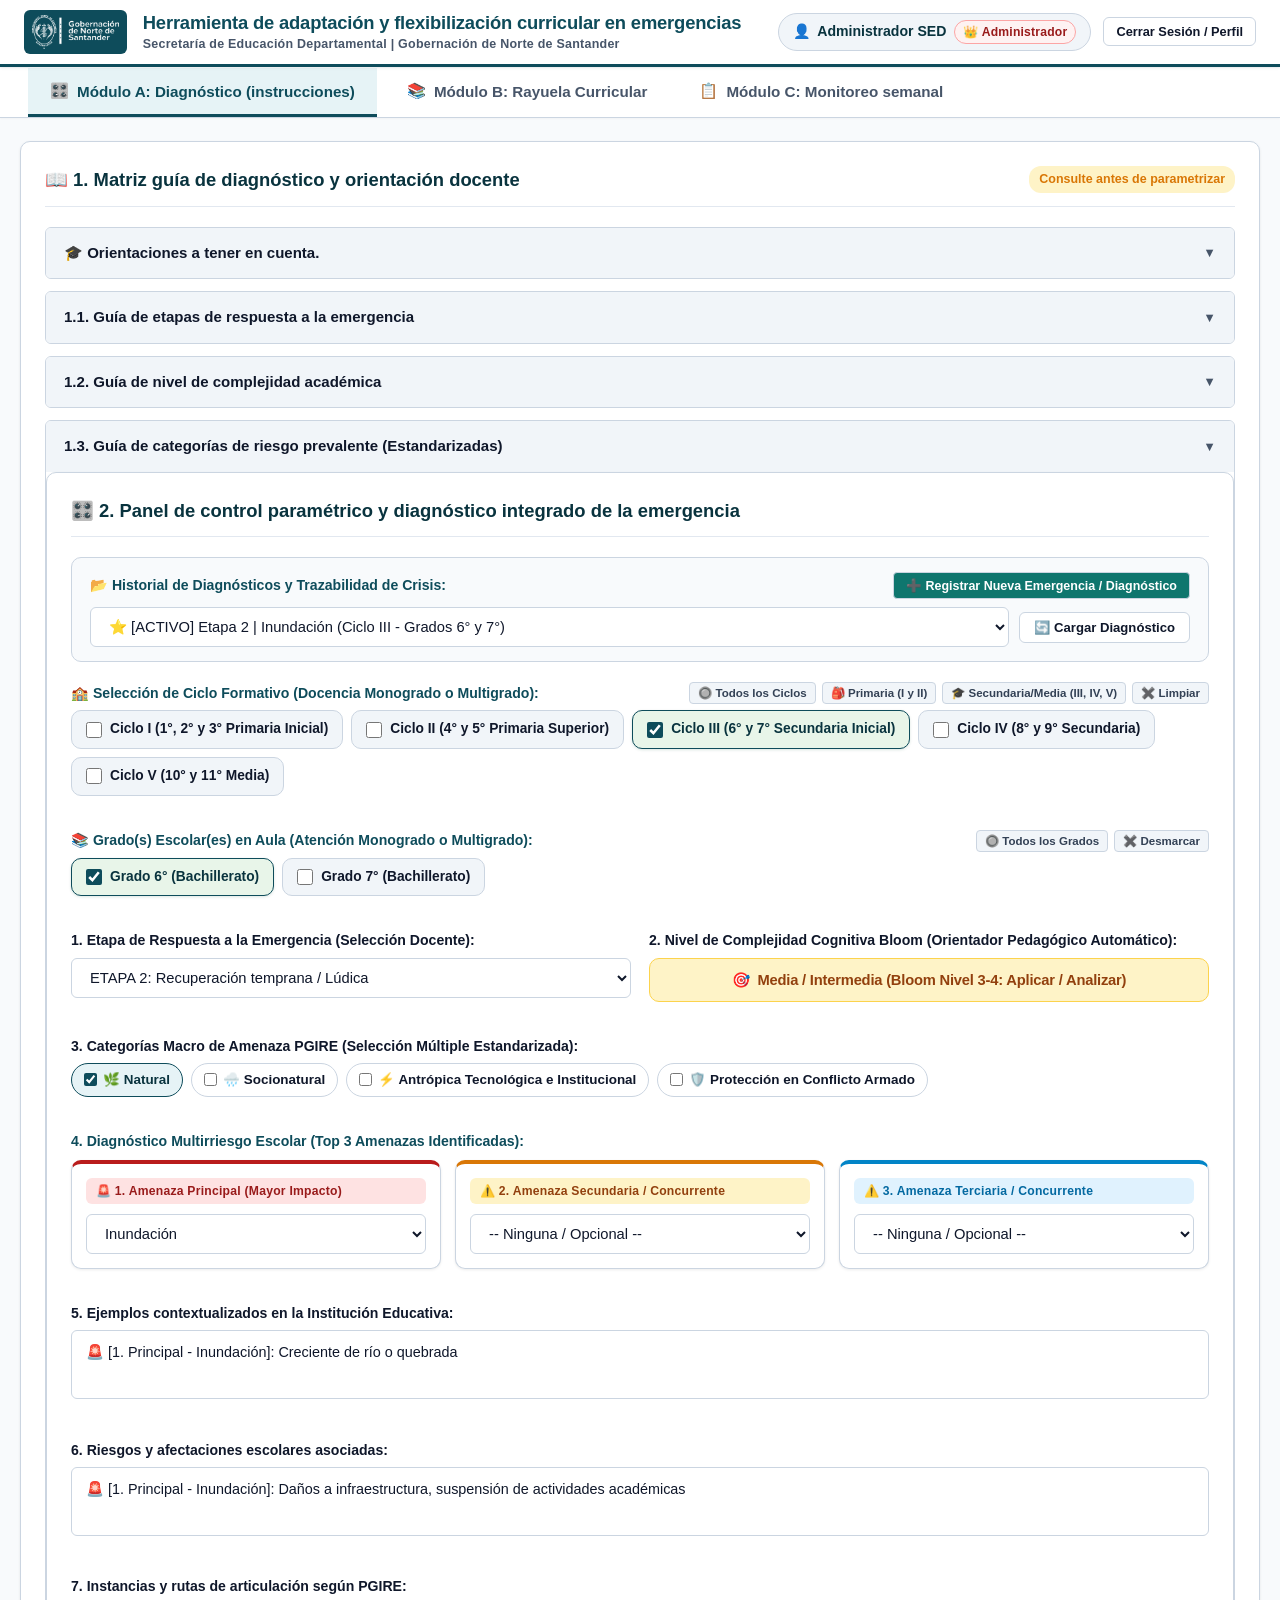
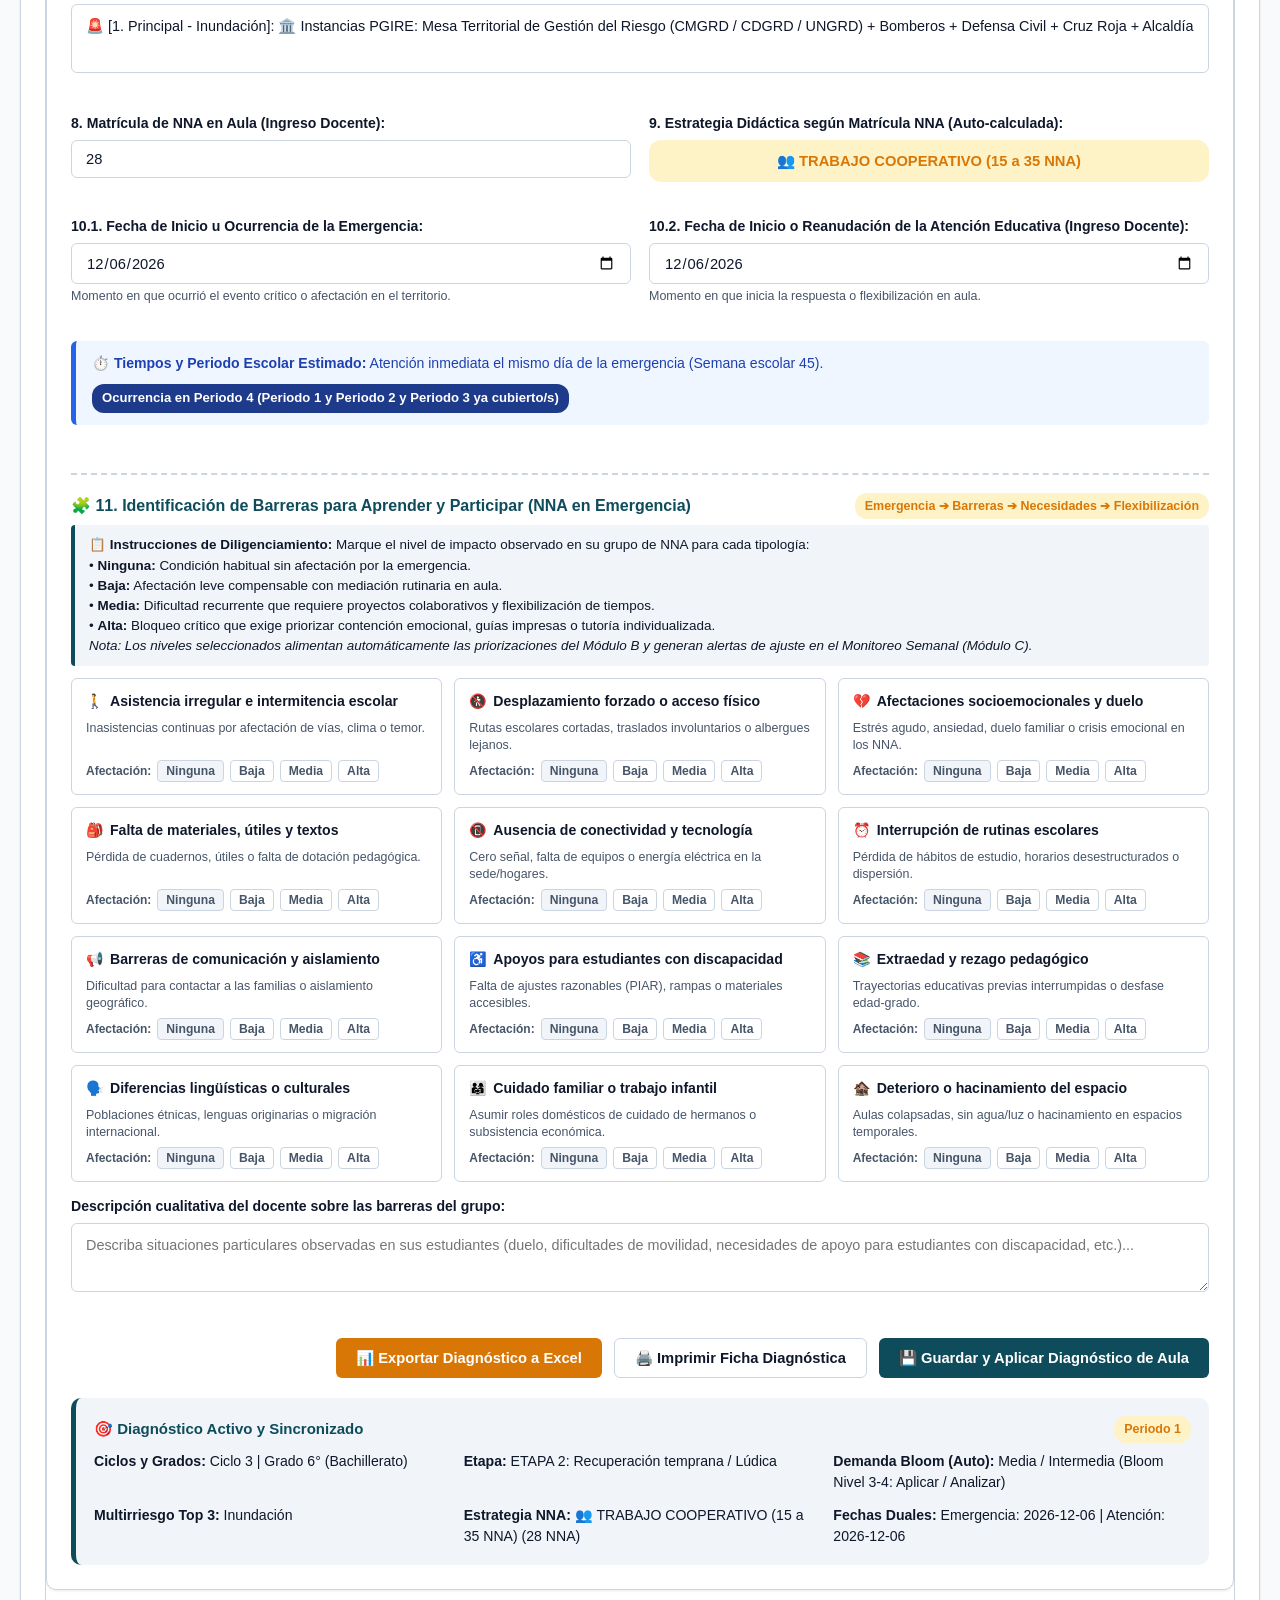
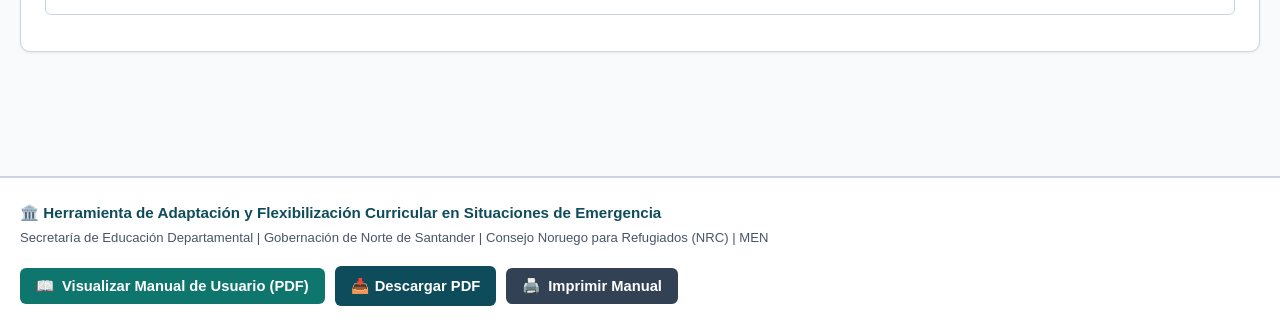
==== commit 9cbd77a2: "Ajuste fiel de perfiles a la herramienta de adaptacion curricular y guia de entrega para la Gobernac" ====
--- a/index.html
+++ b/index.html
@@ -557,39 +557,37 @@
   </div>
 
   <!-- Modal de Autenticación / Registro Local -->
-  <!-- Modal de Autenticación / Registro Institucional RBAC -->
+  <!-- Modal de Autenticación / Registro Institucional -->
   <div id="modal-auth" class="modal-overlay" style="display: none;">
-    <div class="modal-content" style="max-width: 520px;">
+    <div class="modal-content" style="max-width: 480px;">
       <button id="btn-close-modal" class="modal-close-btn" onclick="document.getElementById('modal-auth').style.display='none';" title="Cerrar ventana">✕</button>
       <h2 style="color: var(--primary); font-weight: 700; margin-bottom: 4px; display: flex; align-items: center; gap: 8px;">
-        <span>🔐</span> Control de Acceso y Perfiles Institucionales
+        <span>🔐</span> Perfiles y Control de Acceso
       </h2>
       <p style="font-size: 0.85rem; color: var(--text-muted); margin-bottom: 16px; line-height: 1.4;">
-        Secretaría de Educación Departamental | Gobernación de Norte de Santander.<br>
-        <em>Seleccione una cuenta institucional predeterminada o ingrese sus credenciales:</em>
+        Herramienta de adaptación y flexibilización curricular en emergencias.<br>
+        <em>Seleccione una cuenta de prueba o ingrese sus credenciales:</em>
       </p>
 
-      <!-- Selector Rápido de Cuentas Demostrativas Institucionales -->
+      <!-- Selector Rápido de Cuentas Demostrativas -->
       <div style="background: var(--surface-hover); padding: 10px 12px; border-radius: var(--radius-sm); margin-bottom: 14px; border: 1px solid var(--border-medium);">
-        <label class="form-label" style="font-size: 0.8rem; font-weight: 700; color: var(--primary); margin-bottom: 4px;">⚡ Cuentas Institucionales Demostrativas:</label>
+        <label class="form-label" style="font-size: 0.8rem; font-weight: 700; color: var(--primary); margin-bottom: 4px;">⚡ Cuentas de Acceso Rápido:</label>
         <select id="quick-user-select" class="select-elite" style="font-size: 0.82rem; padding: 6px 10px;" onchange="
           var val = this.value;
           var users = AuthManager.getUsers();
           if (users[val]) {
             document.getElementById('auth-user').value = val;
-            document.getElementById('auth-pass').value = (val === 'admin_sed' ? 'admin123*' : (val === 'tecnico_sed' ? 'tecnico123*' : (val === 'rector_tibucito' ? 'rector123*' : (val === 'consulta_nrc' ? 'consulta123*' : '1234'))));
+            document.getElementById('auth-pass').value = (val === 'admin_sed' ? 'admin123*' : (val === 'tecnico_sed' ? 'tecnico123*' : (val === 'usuario_ie' ? 'ie123*' : (val === 'usuario_consulta' ? 'consulta123*' : '1234'))));
             document.getElementById('auth-name').value = users[val].nombreCompleto || '';
             document.getElementById('auth-ie').value = users[val].institucion || '';
             document.getElementById('auth-role').value = users[val].rol || 'IE';
-            document.getElementById('auth-dane').value = users[val].dane || '';
-            document.getElementById('auth-municipio').value = users[val].municipio || '';
           }
         ">
-          <option value="admin_sed">👑 Administrador SED (Ing. Carlos Mendoza - Control Total)</option>
-          <option value="tecnico_sed">🛠️ Usuario Técnico SED / IRE (Dra. Liliana Gómez - Planeación y Riesgo)</option>
-          <option value="rector_tibucito">🏫 Usuario IE (Lic. Álvaro Restrepo - Rector Tibú)</option>
-          <option value="consulta_nrc">👁️ Usuario de Consulta (Solo Lectura - NRC / MEN / Cooperantes)</option>
-          <option value="docente_nrc">🎒 Docente Territorial NRC (I.E. Rural de Emergencia)</option>
+          <option value="admin_sed">👑 Administrador SED (Control total de la plataforma)</option>
+          <option value="tecnico_sed">🛠️ Usuario Técnico SED (Equipo pedagógico departamental)</option>
+          <option value="usuario_ie">🏫 Usuario IE (Directivo / Docente de Institución Educativa)</option>
+          <option value="usuario_consulta">👁️ Usuario de Consulta (Solo lectura / Observadores)</option>
+          <option value="docente_nrc">🎒 Docente Territorial (I.E. Rural de Emergencia)</option>
         </select>
       </div>
 
@@ -606,39 +604,28 @@
       </div>
 
       <div class="form-group" style="margin-bottom: 10px;">
-        <label class="form-label" style="font-size: 0.82rem;">Perfil / Rol Institucional *:</label>
+        <label class="form-label" style="font-size: 0.82rem;">Perfil / Rol en la Herramienta *:</label>
         <select id="auth-role" class="select-elite" style="font-size: 0.85rem; font-weight: 600;">
-          <option value="ADMIN">👑 Administrador (SED / Responsable Institucional de la Herramienta)</option>
-          <option value="TECNICO">🛠️ Usuario Técnico (Equipo SED / Gestión del Riesgo / Planeación)</option>
-          <option value="IE" selected>🏫 Usuario IE (Rectores / Directivos Docentes de cada IE)</option>
-          <option value="CONSULTA">👁️ Usuario de Consulta (Solo lectura / Cooperantes / Veeduría)</option>
+          <option value="ADMIN">👑 Administrador (SED / Responsable de la Plataforma)</option>
+          <option value="TECNICO">🛠️ Usuario Técnico (Equipo Pedagógico SED)</option>
+          <option value="IE" selected>🏫 Usuario IE (Directivos / Docentes de la IE)</option>
+          <option value="CONSULTA">👁️ Usuario de Consulta (Solo Lectura)</option>
         </select>
       </div>
 
       <div class="form-group" style="margin-bottom: 10px;">
-        <label class="form-label" style="font-size: 0.82rem;">Nombre del Funcionario / Directivo:</label>
-        <input type="text" id="auth-name" class="input-elite" placeholder="ej. Carlos Mendoza" value="Ing. Carlos Mendoza (SED Administrador TIC)">
-      </div>
-
-      <div class="form-group" style="margin-bottom: 10px;">
+        <label class="form-label" style="font-size: 0.82rem;">Nombre Completo:</label>
+        <input type="text" id="auth-name" class="input-elite" placeholder="ej. Carlos Mendoza" value="Administrador SED">
+      </div>
+
+      <div class="form-group" style="margin-bottom: 12px;">
         <label class="form-label" style="font-size: 0.82rem;">Institución Educativa / Entidad:</label>
-        <input type="text" id="auth-ie" class="input-elite" placeholder="I.E. Rural El Porvenir" value="Secretaría de Educación Departamental de Norte de Santander">
-      </div>
-
-      <div class="grid-2" style="gap: 10px; margin-bottom: 12px;">
-        <div class="form-group" style="margin-bottom: 0;">
-          <label class="form-label" style="font-size: 0.82rem;">Código DANE (Obligatorio para IE):</label>
-          <input type="text" id="auth-dane" class="input-elite" placeholder="ej. 254810000123" value="154001000000">
-        </div>
-        <div class="form-group" style="margin-bottom: 0;">
-          <label class="form-label" style="font-size: 0.82rem;">Municipio:</label>
-          <input type="text" id="auth-municipio" class="input-elite" placeholder="ej. Tibú, Cúcuta, Sardinata" value="Cúcuta">
-        </div>
+        <input type="text" id="auth-ie" class="input-elite" placeholder="I.E. Rural de Emergencia" value="Secretaría de Educación Departamental">
       </div>
 
       <div style="display: flex; gap: 10px; margin-top: 16px;">
-        <button id="btn-login-submit" class="btn-elite btn-primary" style="flex: 1; justify-content: center; padding: 9px 12px;">Iniciar Sesión</button>
-        <button id="btn-register-submit" class="btn-elite btn-secondary" style="flex: 1; justify-content: center; padding: 9px 12px;">Registrar / Guardar Perfil</button>
+        <button id="btn-login-submit" class="btn-elite btn-primary" style="flex: 1; justify-content: center; padding: 9px 12px;">Ingresar</button>
+        <button id="btn-register-submit" class="btn-elite btn-secondary" style="flex: 1; justify-content: center; padding: 9px 12px;">Crear Perfil</button>
       </div>
     </div>
   </div>
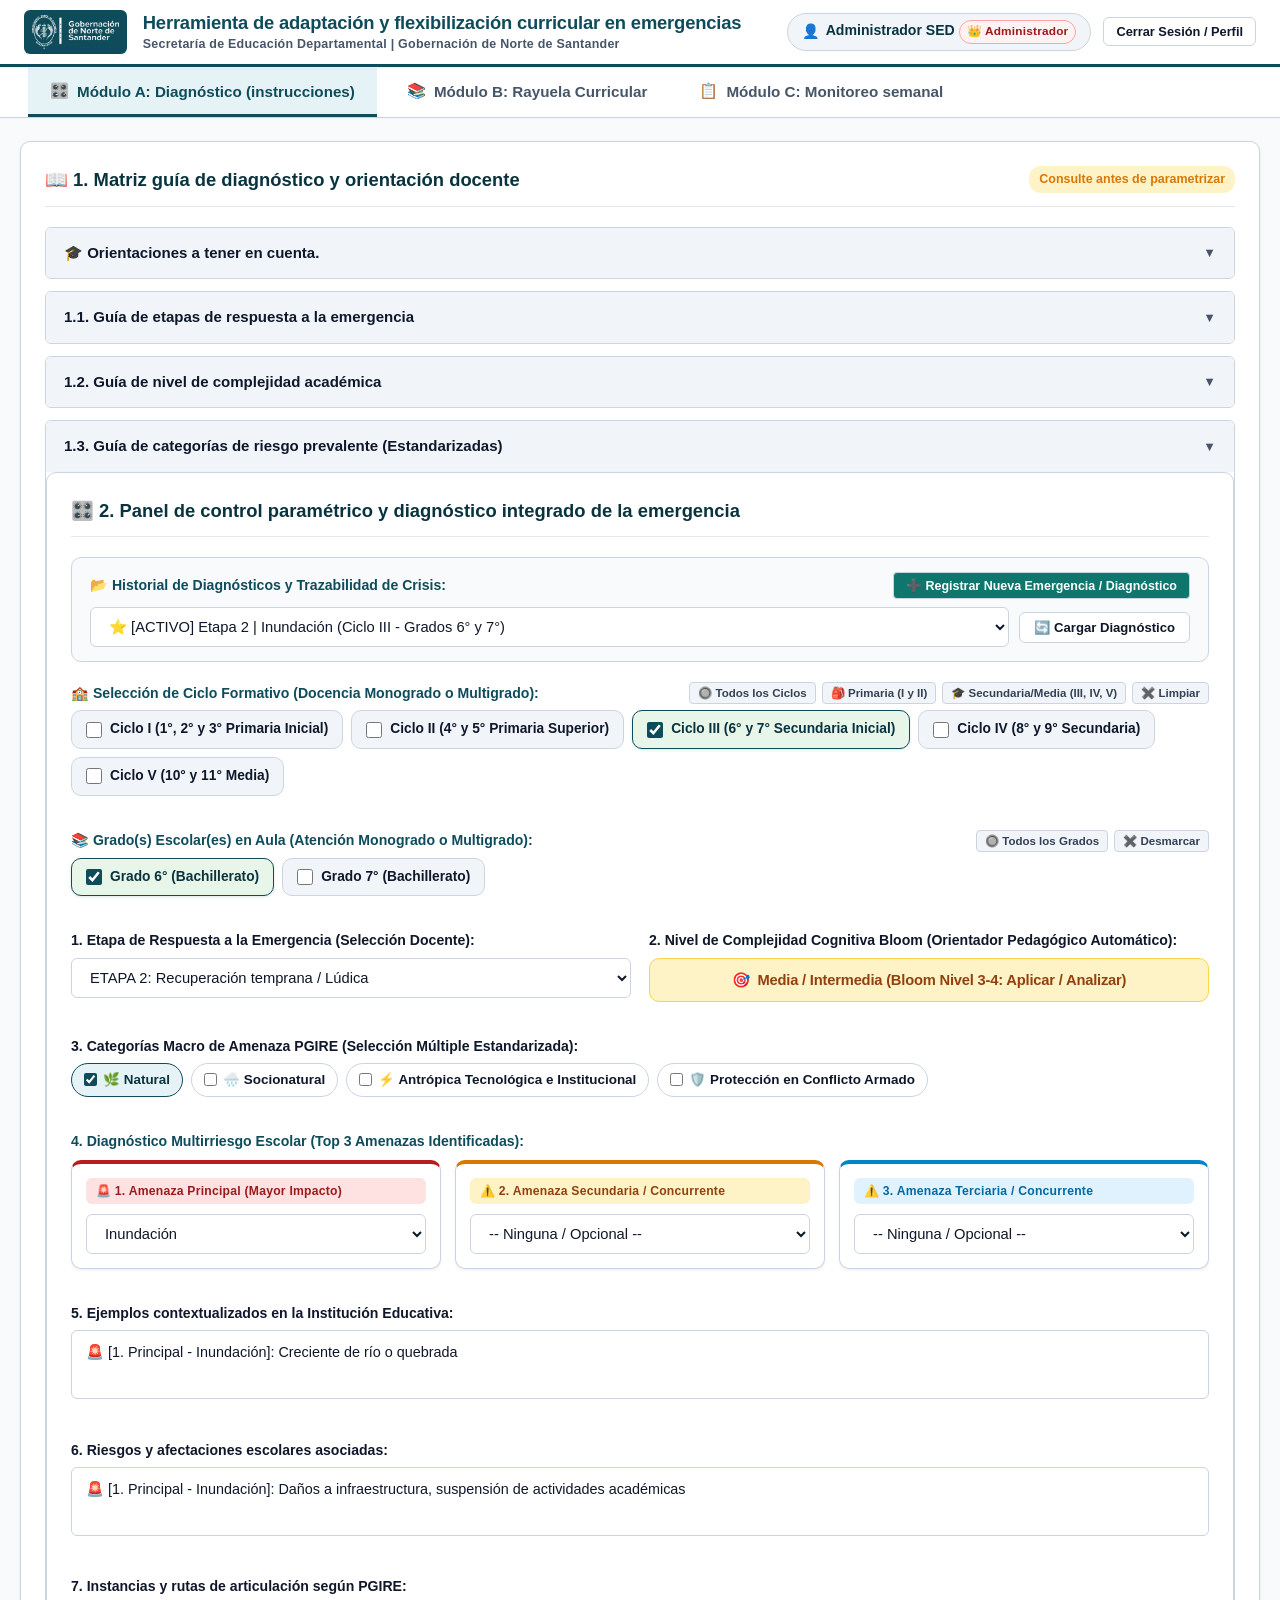
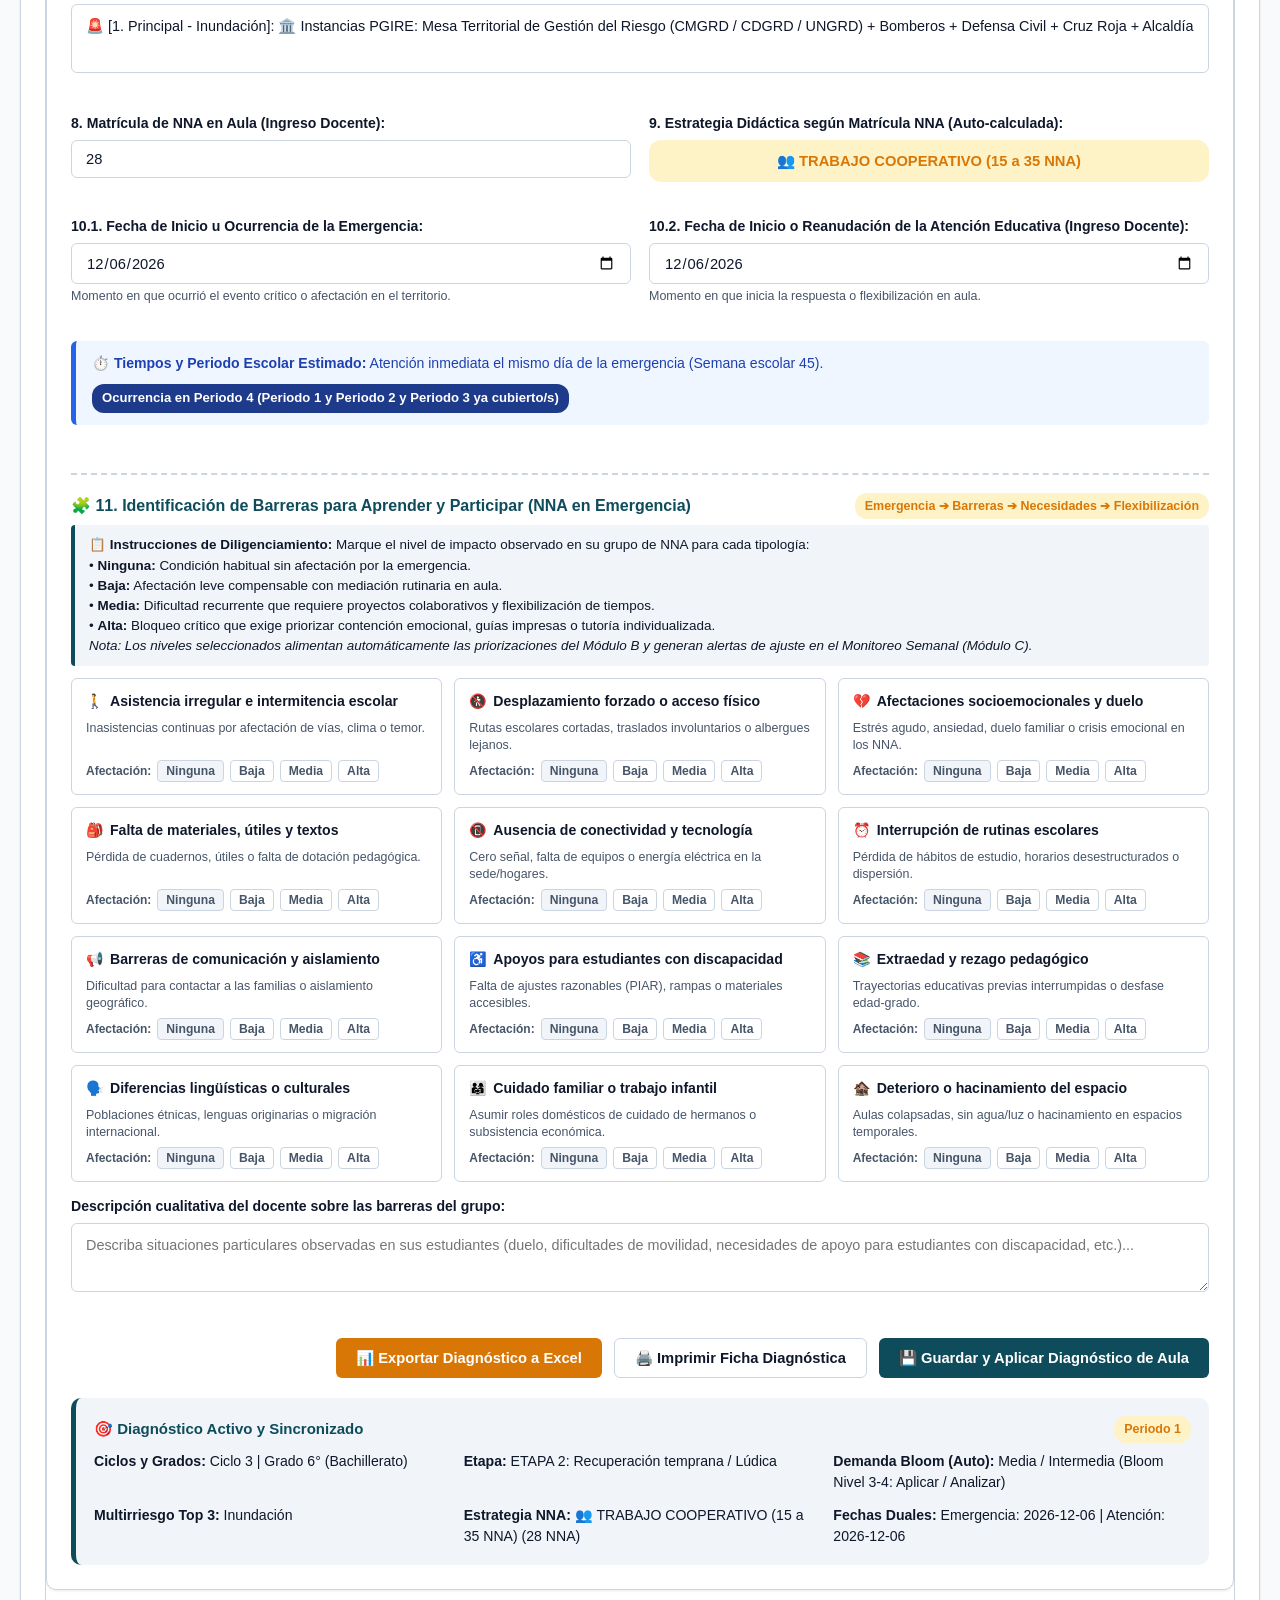
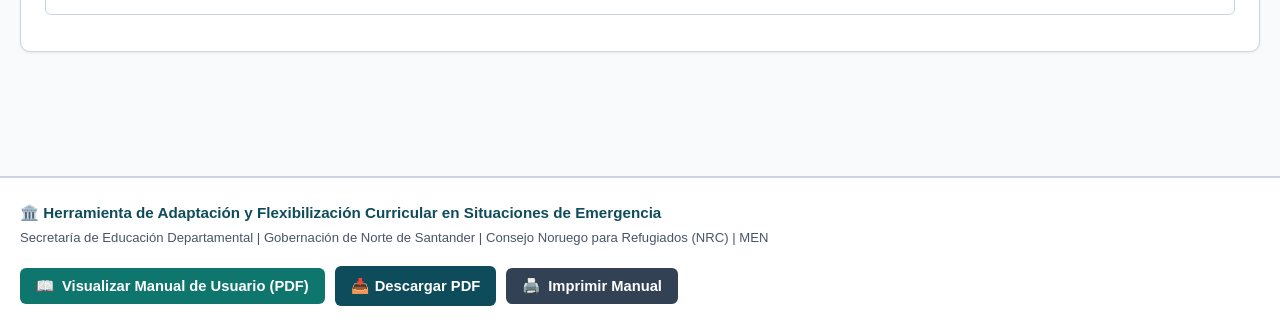
==== commit a0d47b1e: "fix(mobile): armonizar diseno responsivo en celulares <=480px y <=768px (AJUSTE-2026-008)" ====
--- a/index.html
+++ b/index.html
@@ -6,9 +6,9 @@
   <title>Herramienta de adaptación y flexibilización curricular en emergencias</title>
   
   <!-- Estilos Visuales Elite Swiss-Fine -->
-  <link rel="stylesheet" href="css/variables.css?v=17">
-  <link rel="stylesheet" href="css/components.css?v=17">
-  <link rel="stylesheet" href="css/print.css?v=17">
+  <link rel="stylesheet" href="css/variables.css?v=18">
+  <link rel="stylesheet" href="css/components.css?v=18">
+  <link rel="stylesheet" href="css/print.css?v=18">
 </head>
 <body>
 
@@ -559,73 +559,94 @@
   <!-- Modal de Autenticación / Registro Local -->
   <!-- Modal de Autenticación / Registro Institucional -->
   <div id="modal-auth" class="modal-overlay" style="display: none;">
-    <div class="modal-content" style="max-width: 480px;">
+    <div class="modal-content" style="max-width: 490px;">
       <button id="btn-close-modal" class="modal-close-btn" onclick="document.getElementById('modal-auth').style.display='none';" title="Cerrar ventana">✕</button>
       <h2 style="color: var(--primary); font-weight: 700; margin-bottom: 4px; display: flex; align-items: center; gap: 8px;">
         <span>🔐</span> Perfiles y Control de Acceso
       </h2>
-      <p style="font-size: 0.85rem; color: var(--text-muted); margin-bottom: 16px; line-height: 1.4;">
-        Herramienta de adaptación y flexibilización curricular en emergencias.<br>
-        <em>Seleccione una cuenta de prueba o ingrese sus credenciales:</em>
+      <p style="font-size: 0.85rem; color: var(--text-muted); margin-bottom: 14px; line-height: 1.4;">
+        Herramienta institucional de flexibilización y adaptación curricular en emergencias.
       </p>
 
-      <!-- Selector Rápido de Cuentas Demostrativas -->
-      <div style="background: var(--surface-hover); padding: 10px 12px; border-radius: var(--radius-sm); margin-bottom: 14px; border: 1px solid var(--border-medium);">
-        <label class="form-label" style="font-size: 0.8rem; font-weight: 700; color: var(--primary); margin-bottom: 4px;">⚡ Cuentas de Acceso Rápido:</label>
-        <select id="quick-user-select" class="select-elite" style="font-size: 0.82rem; padding: 6px 10px;" onchange="
-          var val = this.value;
-          var users = AuthManager.getUsers();
-          if (users[val]) {
-            document.getElementById('auth-user').value = val;
-            document.getElementById('auth-pass').value = (val === 'admin_sed' ? 'admin123*' : (val === 'tecnico_sed' ? 'tecnico123*' : (val === 'usuario_ie' ? 'ie123*' : (val === 'usuario_consulta' ? 'consulta123*' : '1234'))));
-            document.getElementById('auth-name').value = users[val].nombreCompleto || '';
-            document.getElementById('auth-ie').value = users[val].institucion || '';
-            document.getElementById('auth-role').value = users[val].rol || 'IE';
-          }
-        ">
-          <option value="admin_sed">👑 Administrador SED (Control total de la plataforma)</option>
-          <option value="tecnico_sed">🛠️ Usuario Técnico SED (Equipo pedagógico departamental)</option>
-          <option value="usuario_ie">🏫 Usuario IE (Directivo / Docente de Institución Educativa)</option>
-          <option value="usuario_consulta">👁️ Usuario de Consulta (Solo lectura / Observadores)</option>
-          <option value="docente_nrc">🎒 Docente Territorial (I.E. Rural de Emergencia)</option>
-        </select>
-      </div>
-
-      <div class="grid-2" style="gap: 10px;">
+      <!-- Selector de Modo: Iniciar Sesión vs Registrar Nuevo Docente -->
+      <div style="display: flex; gap: 8px; margin-bottom: 14px; background: var(--surface-hover); padding: 4px; border-radius: var(--radius-sm); border: 1px solid var(--border-medium);">
+        <button type="button" id="tab-auth-login" class="btn-elite" style="flex: 1; justify-content: center; font-size: 0.82rem; padding: 7px; background: var(--primary); color: white; border: none; border-radius: 4px; font-weight: 700;">
+          🔑 Iniciar Sesión
+        </button>
+        <button type="button" id="tab-auth-register" class="btn-elite" style="flex: 1; justify-content: center; font-size: 0.82rem; padding: 7px; background: transparent; color: var(--text-main); border: none; border-radius: 4px; font-weight: 700;">
+          ➕ Registrar Nuevo Docente
+        </button>
+      </div>
+
+      <!-- VISTA 1: INICIAR SESIÓN -->
+      <div id="auth-panel-login">
+        <!-- Selector Rápido de Cuentas Demostrativas -->
+        <div style="background: #f8fafc; padding: 10px 12px; border-radius: var(--radius-sm); margin-bottom: 14px; border: 1px solid #e2e8f0;">
+          <label class="form-label" style="font-size: 0.8rem; font-weight: 700; color: var(--primary); margin-bottom: 4px;">⚡ Cuentas Institucionales Preconfiguradas:</label>
+          <select id="quick-user-select" class="select-elite" style="font-size: 0.82rem; padding: 6px 10px;" onchange="
+            var val = this.value;
+            var users = AuthManager.getUsers();
+            if (users[val]) {
+              document.getElementById('auth-user').value = val;
+              document.getElementById('auth-pass').value = (val === 'admin_sed' ? 'admin123*' : (val === 'tecnico_sed' ? 'tecnico123*' : (val === 'usuario_ie' ? 'ie123*' : (val === 'usuario_consulta' ? 'consulta123*' : '1234'))));
+            }
+          ">
+            <option value="usuario_ie">🏫 Usuario IE (Docente / Directivo Departamental)</option>
+            <option value="admin_sed">👑 Administrador SED (Control total)</option>
+            <option value="tecnico_sed">🛠️ Usuario Técnico SED (Equipo pedagógico)</option>
+            <option value="usuario_consulta">👁️ Usuario de Consulta (Solo Lectura)</option>
+          </select>
+        </div>
+
+        <div class="grid-2" style="gap: 10px; margin-bottom: 14px;">
+          <div class="form-group" style="margin-bottom: 0;">
+            <label class="form-label" style="font-size: 0.82rem;">Usuario *:</label>
+            <input type="text" id="auth-user" class="input-elite" placeholder="ej. profesor_perez" value="usuario_ie">
+          </div>
+          <div class="form-group" style="margin-bottom: 0;">
+            <label class="form-label" style="font-size: 0.82rem;">Contraseña *:</label>
+            <input type="password" id="auth-pass" class="input-elite" placeholder="••••••••" value="ie123*">
+          </div>
+        </div>
+
+        <button id="btn-login-submit" class="btn-elite btn-primary" style="width: 100%; justify-content: center; padding: 10px 14px; font-weight: 700;">
+          🔑 Acceder a la Herramienta
+        </button>
+      </div>
+
+      <!-- VISTA 2: REGISTRAR NUEVO DOCENTE (ROL IE PROTEGIDO) -->
+      <div id="auth-panel-register" style="display: none;">
+        <div style="background: #eff6ff; border-left: 3px solid #3b82f6; padding: 8px 12px; border-radius: 4px; margin-bottom: 12px; font-size: 0.82rem; color: #1e40af; line-height: 1.4;">
+          <strong>🏫 Registro de Docente / Directivo de IE:</strong> Su cuenta se creará con el perfil institucional <strong>Usuario IE</strong> para registrar y certificar diagnósticos y planes curriculares de su escuela.
+        </div>
+
+        <div class="grid-2" style="gap: 10px; margin-bottom: 10px;">
+          <div class="form-group" style="margin-bottom: 0;">
+            <label class="form-label" style="font-size: 0.82rem;">Usuario Deseado *:</label>
+            <input type="text" id="auth-reg-user" class="input-elite" placeholder="ej. profe_carlos">
+          </div>
+          <div class="form-group" style="margin-bottom: 0;">
+            <label class="form-label" style="font-size: 0.82rem;">Contraseña de Acceso *:</label>
+            <input type="password" id="auth-reg-pass" class="input-elite" placeholder="Mínimo 4 caracteres">
+          </div>
+        </div>
+
         <div class="form-group" style="margin-bottom: 10px;">
-          <label class="form-label" style="font-size: 0.82rem;">Usuario *:</label>
-          <input type="text" id="auth-user" class="input-elite" placeholder="ej. admin_sed" value="admin_sed">
-        </div>
-
-        <div class="form-group" style="margin-bottom: 10px;">
-          <label class="form-label" style="font-size: 0.82rem;">Contraseña *:</label>
-          <input type="password" id="auth-pass" class="input-elite" placeholder="••••••••" value="admin123*">
-        </div>
-      </div>
-
-      <div class="form-group" style="margin-bottom: 10px;">
-        <label class="form-label" style="font-size: 0.82rem;">Perfil / Rol en la Herramienta *:</label>
-        <select id="auth-role" class="select-elite" style="font-size: 0.85rem; font-weight: 600;">
-          <option value="ADMIN">👑 Administrador (SED / Responsable de la Plataforma)</option>
-          <option value="TECNICO">🛠️ Usuario Técnico (Equipo Pedagógico SED)</option>
-          <option value="IE" selected>🏫 Usuario IE (Directivos / Docentes de la IE)</option>
-          <option value="CONSULTA">👁️ Usuario de Consulta (Solo Lectura)</option>
-        </select>
-      </div>
-
-      <div class="form-group" style="margin-bottom: 10px;">
-        <label class="form-label" style="font-size: 0.82rem;">Nombre Completo:</label>
-        <input type="text" id="auth-name" class="input-elite" placeholder="ej. Carlos Mendoza" value="Administrador SED">
-      </div>
-
-      <div class="form-group" style="margin-bottom: 12px;">
-        <label class="form-label" style="font-size: 0.82rem;">Institución Educativa / Entidad:</label>
-        <input type="text" id="auth-ie" class="input-elite" placeholder="I.E. Rural de Emergencia" value="Secretaría de Educación Departamental">
-      </div>
-
-      <div style="display: flex; gap: 10px; margin-top: 16px;">
-        <button id="btn-login-submit" class="btn-elite btn-primary" style="flex: 1; justify-content: center; padding: 9px 12px;">Ingresar</button>
-        <button id="btn-register-submit" class="btn-elite btn-secondary" style="flex: 1; justify-content: center; padding: 9px 12px;">Crear Perfil</button>
+          <label class="form-label" style="font-size: 0.82rem;">Nombre Completo del Docente / Directivo *:</label>
+          <input type="text" id="auth-reg-name" class="input-elite" placeholder="ej. Lic. Carlos Alberto Mendoza">
+        </div>
+
+        <div class="form-group" style="margin-bottom: 14px;">
+          <label class="form-label" style="font-size: 0.82rem;">Institución Educativa / Sede Escolar *:</label>
+          <input type="text" id="auth-reg-ie" class="input-elite" placeholder="ej. I.E. Colegio La Frontera - Sede Rural">
+        </div>
+
+        <!-- Rol fijo y no alterable por el docente -->
+        <input type="hidden" id="auth-reg-role" value="IE">
+
+        <button id="btn-register-submit" class="btn-elite" style="width: 100%; justify-content: center; padding: 10px 14px; font-weight: 700; background: #ea580c; color: white;">
+          ➕ Registrar y Activar Mi Perfil Docente
+        </button>
       </div>
     </div>
   </div>
--- a/css/components.css
+++ b/css/components.css
@@ -1045,4 +1045,478 @@
   filter: grayscale(1);
 }
 
-
+/* =================================================== */
+/* DISEÑO RESPONSIVO ADAPTATIVO MÓVIL Y TABLET (100%)  */
+/* =================================================== */
+
+/* Envoltorio de tablas para deslizamiento horizontal táctil suave */
+#table-rayuela-container,
+.table-responsive-wrapper {
+  overflow-x: auto;
+  -webkit-overflow-scrolling: touch;
+  margin-bottom: 16px;
+  border-radius: var(--radius-sm);
+  border: 1px solid var(--border-light);
+}
+
+.table-print {
+  min-width: 680px;
+}
+
+@media (max-width: 992px) {
+  .header-bar {
+    padding: 10px 16px;
+    flex-wrap: wrap;
+    gap: 12px;
+  }
+  
+  .user-status-bar {
+    width: 100%;
+    justify-content: flex-end;
+  }
+  
+  .main-container {
+    padding: 0 16px 40px;
+    margin: 16px auto;
+  }
+}
+
+@media (max-width: 768px) {
+  /* Prevención de desbordamiento horizontal global */
+  html, body {
+    overflow-x: hidden !important;
+    width: 100%;
+    position: relative;
+  }
+
+  /* Cabecera institucional */
+  .header-bar {
+    position: relative !important;
+    padding: 10px 12px;
+    flex-direction: column;
+    align-items: stretch;
+    gap: 8px;
+    width: 100%;
+    box-sizing: border-box;
+  }
+
+  .brand-section {
+    width: 100%;
+    display: flex;
+    align-items: center;
+    gap: 10px;
+  }
+
+  .brand-icon-edu-container {
+    padding: 4px 6px;
+    flex-shrink: 0;
+    display: flex;
+    align-items: center;
+    justify-content: center;
+  }
+
+  .brand-icon-edu {
+    height: 28px;
+    width: auto;
+  }
+
+  .brand-titles-wrapper {
+    flex: 1;
+    min-width: 0; /* Previene desbordamiento flex */
+  }
+
+  .brand-title {
+    font-size: 0.90rem;
+    line-height: 1.25;
+    word-break: normal;
+    overflow-wrap: break-word;
+  }
+
+  .brand-subtitle-gov {
+    font-size: 0.70rem;
+    line-height: 1.2;
+    display: block;
+    word-break: normal;
+    overflow-wrap: break-word;
+  }
+
+  /* Barra de usuario y perfil */
+  .user-status-bar {
+    width: 100%;
+    display: flex;
+    justify-content: space-between;
+    align-items: center;
+    gap: 8px;
+    padding-top: 6px;
+    border-top: 1px solid var(--border-light);
+    box-sizing: border-box;
+  }
+
+  .user-badge {
+    padding: 4px 8px;
+    font-size: 0.78rem;
+    max-width: 65%;
+    flex: 1 1 auto;
+    min-width: 0;
+    overflow: hidden;
+    display: inline-flex;
+    align-items: center;
+    gap: 6px;
+    white-space: nowrap;
+  }
+
+  .user-name-text {
+    overflow: hidden;
+    text-overflow: ellipsis;
+    white-space: nowrap;
+    display: inline-block;
+    max-width: 120px;
+    vertical-align: middle;
+  }
+
+  .role-badge {
+    font-size: 0.70rem !important;
+    padding: 2px 6px !important;
+    white-space: nowrap !important;
+    flex-shrink: 0;
+  }
+
+  #btn-logout {
+    padding: 5px 8px !important;
+    font-size: 0.72rem !important;
+    white-space: nowrap;
+    flex-shrink: 0;
+  }
+
+  /* Barra de navegación de pestañas (Sticky) */
+  .nav-tabs-container {
+    position: -webkit-sticky !important;
+    position: sticky !important;
+    top: 0 !important;
+    z-index: 95 !important;
+    padding: 4px 6px;
+    overflow-x: auto;
+    -webkit-overflow-scrolling: touch;
+    white-space: nowrap;
+    display: flex;
+    gap: 4px;
+    background: #ffffff;
+    border-bottom: 2px solid var(--border-medium);
+    box-shadow: 0 2px 6px rgba(0, 0, 0, 0.08);
+  }
+
+  .nav-tabs-container::-webkit-scrollbar {
+    height: 3px;
+  }
+
+  .nav-tabs-container::-webkit-scrollbar-thumb {
+    background: var(--border-medium);
+    border-radius: 3px;
+  }
+
+  .nav-tab {
+    padding: 8px 12px;
+    font-size: 0.80rem;
+    white-space: nowrap;
+    flex-shrink: 0;
+    display: inline-flex;
+    align-items: center;
+    gap: 6px;
+  }
+
+  /* Contenedores y Tarjetas */
+  .main-container {
+    padding: 0 8px 40px;
+    margin: 8px auto;
+    width: 100%;
+    box-sizing: border-box;
+  }
+
+  .card-elite {
+    padding: 12px 14px;
+    margin-bottom: 14px;
+    border-radius: var(--radius-sm);
+  }
+
+  .card-header {
+    display: flex;
+    flex-direction: column;
+    align-items: flex-start;
+    gap: 8px;
+    padding-bottom: 10px;
+    margin-bottom: 12px;
+    width: 100%;
+    box-sizing: border-box;
+  }
+
+  .card-title {
+    font-size: 0.95rem;
+    line-height: 1.3;
+    width: 100%;
+  }
+
+  .card-header .badge-pill,
+  .card-header .badge-etapa2 {
+    align-self: flex-start;
+    margin-top: 2px;
+    font-size: 0.72rem;
+    padding: 3px 8px;
+  }
+
+  /* Acordeón */
+  .accordion-header {
+    padding: 12px 14px;
+    font-size: 0.86rem;
+  }
+
+  .accordion-body {
+    padding: 12px;
+  }
+
+  /* Grids de formularios y multirriesgo */
+  .grid-2, .grid-3, .grid-4, .threat-top3-grid {
+    grid-template-columns: 1fr !important;
+    gap: 12px;
+  }
+
+  .form-group[style*="grid-column: span 2"] {
+    grid-column: span 1 !important;
+  }
+
+  /* Chips de Ciclo y Grado */
+  .ciclo-chip, .grado-chip {
+    padding: 7px 10px;
+    font-size: 0.78rem;
+    width: 100%;
+    justify-content: flex-start;
+  }
+
+  .ciclo-chips-container, .grado-chips-container {
+    gap: 6px;
+  }
+
+  /* Pestañas de áreas en Módulo B */
+  .tabs-nav {
+    display: flex;
+    overflow-x: auto;
+    -webkit-overflow-scrolling: touch;
+    white-space: nowrap;
+    gap: 4px;
+    padding-bottom: 6px;
+  }
+
+  .tab-button {
+    padding: 8px 12px;
+    font-size: 0.8rem;
+    flex-shrink: 0;
+  }
+
+  /* Filtros de periodo y ciclo */
+  .periodos-bar {
+    overflow-x: auto;
+    -webkit-overflow-scrolling: touch;
+    white-space: nowrap;
+    padding: 8px;
+    gap: 6px;
+  }
+
+  .periodo-tab-btn, .ciclo-tab-btn {
+    padding: 5px 10px;
+    font-size: 0.76rem;
+    flex-shrink: 0;
+  }
+
+  /* Dock flotante de canasta */
+  .selection-dock-bar {
+    position: fixed;
+    bottom: 0;
+    left: 0;
+    right: 0;
+    border-radius: 0;
+    padding: 10px 14px;
+    margin: 0;
+    flex-direction: column;
+    align-items: stretch;
+    gap: 8px;
+    z-index: 105;
+  }
+
+  .selection-dock-badges {
+    display: flex;
+    overflow-x: auto;
+    white-space: nowrap;
+    gap: 6px;
+    padding-bottom: 4px;
+  }
+
+  .dock-badge {
+    font-size: 0.74rem;
+    padding: 3px 8px;
+    flex-shrink: 0;
+  }
+
+  .selection-dock-bar > div:last-child {
+    display: flex;
+    gap: 6px;
+    width: 100%;
+  }
+
+  .selection-dock-bar button {
+    flex: 1;
+    padding: 6px 8px !important;
+    font-size: 0.74rem !important;
+  }
+
+  /* Botón flotante de feedback */
+  .btn-feedback-floating {
+    bottom: 74px;
+    right: 14px;
+    padding: 9px 14px;
+    font-size: 0.8rem;
+  }
+
+  /* Modales */
+  .modal-content {
+    width: 96% !important;
+    max-width: 96% !important;
+    padding: 18px 14px !important;
+    max-height: 92vh;
+    overflow-y: auto;
+  }
+
+  .modal-manual-content {
+    max-height: 94vh;
+  }
+
+  /* Banner de diagnóstico activo */
+  .diagnostic-context-banner {
+    flex-direction: column;
+    align-items: flex-start;
+    gap: 8px;
+    font-size: 0.82rem;
+  }
+
+  /* Footer */
+  .app-footer {
+    padding: 20px 14px 80px;
+  }
+
+  .footer-inner {
+    flex-direction: column;
+    align-items: flex-start;
+    gap: 14px;
+  }
+
+  .footer-actions {
+    width: 100%;
+    flex-direction: column;
+    align-items: stretch;
+  }
+
+  .footer-actions .btn-elite {
+    width: 100%;
+    justify-content: center;
+  }
+}
+
+/* =================================================== */
+/* AJUSTES ULTRA-FINOS PARA SMARTPHONES (<= 480px)     */
+/* =================================================== */
+@media (max-width: 480px) {
+  .header-bar {
+    padding: 8px 10px;
+    gap: 6px;
+  }
+
+  .brand-section {
+    gap: 8px;
+  }
+
+  .brand-icon-edu-container {
+    padding: 3px 5px;
+  }
+
+  .brand-icon-edu {
+    height: 24px;
+  }
+
+  .brand-title {
+    font-size: 0.84rem;
+    line-height: 1.2;
+    letter-spacing: -0.01em;
+  }
+
+  .brand-subtitle-gov {
+    font-size: 0.66rem;
+    line-height: 1.15;
+    margin-top: 2px;
+  }
+
+  .user-status-bar {
+    gap: 6px;
+    padding-top: 6px;
+  }
+
+  .user-badge {
+    padding: 3px 6px;
+    font-size: 0.72rem;
+    max-width: 62%;
+    gap: 4px;
+  }
+
+  .user-name-text {
+    max-width: 95px;
+    font-size: 0.72rem;
+  }
+
+  .role-badge {
+    font-size: 0.68rem !important;
+    padding: 1px 5px !important;
+  }
+
+  #btn-logout {
+    padding: 4px 6px !important;
+    font-size: 0.68rem !important;
+  }
+
+  .nav-tabs-container {
+    padding: 3px 4px;
+    gap: 2px;
+  }
+
+  .nav-tab {
+    padding: 7px 10px;
+    font-size: 0.76rem;
+    gap: 4px;
+  }
+
+  .card-elite {
+    padding: 10px 12px;
+  }
+
+  .card-header {
+    gap: 6px;
+    margin-bottom: 10px;
+  }
+
+  .card-title {
+    font-size: 0.88rem;
+    line-height: 1.25;
+  }
+
+  .card-header .badge-pill,
+  .card-header .badge-etapa2 {
+    font-size: 0.68rem;
+    padding: 2px 6px;
+  }
+
+  .accordion-header {
+    padding: 10px 12px;
+    font-size: 0.82rem;
+  }
+
+  .accordion-body {
+    padding: 10px 12px;
+    font-size: 0.84rem;
+  }
+}
